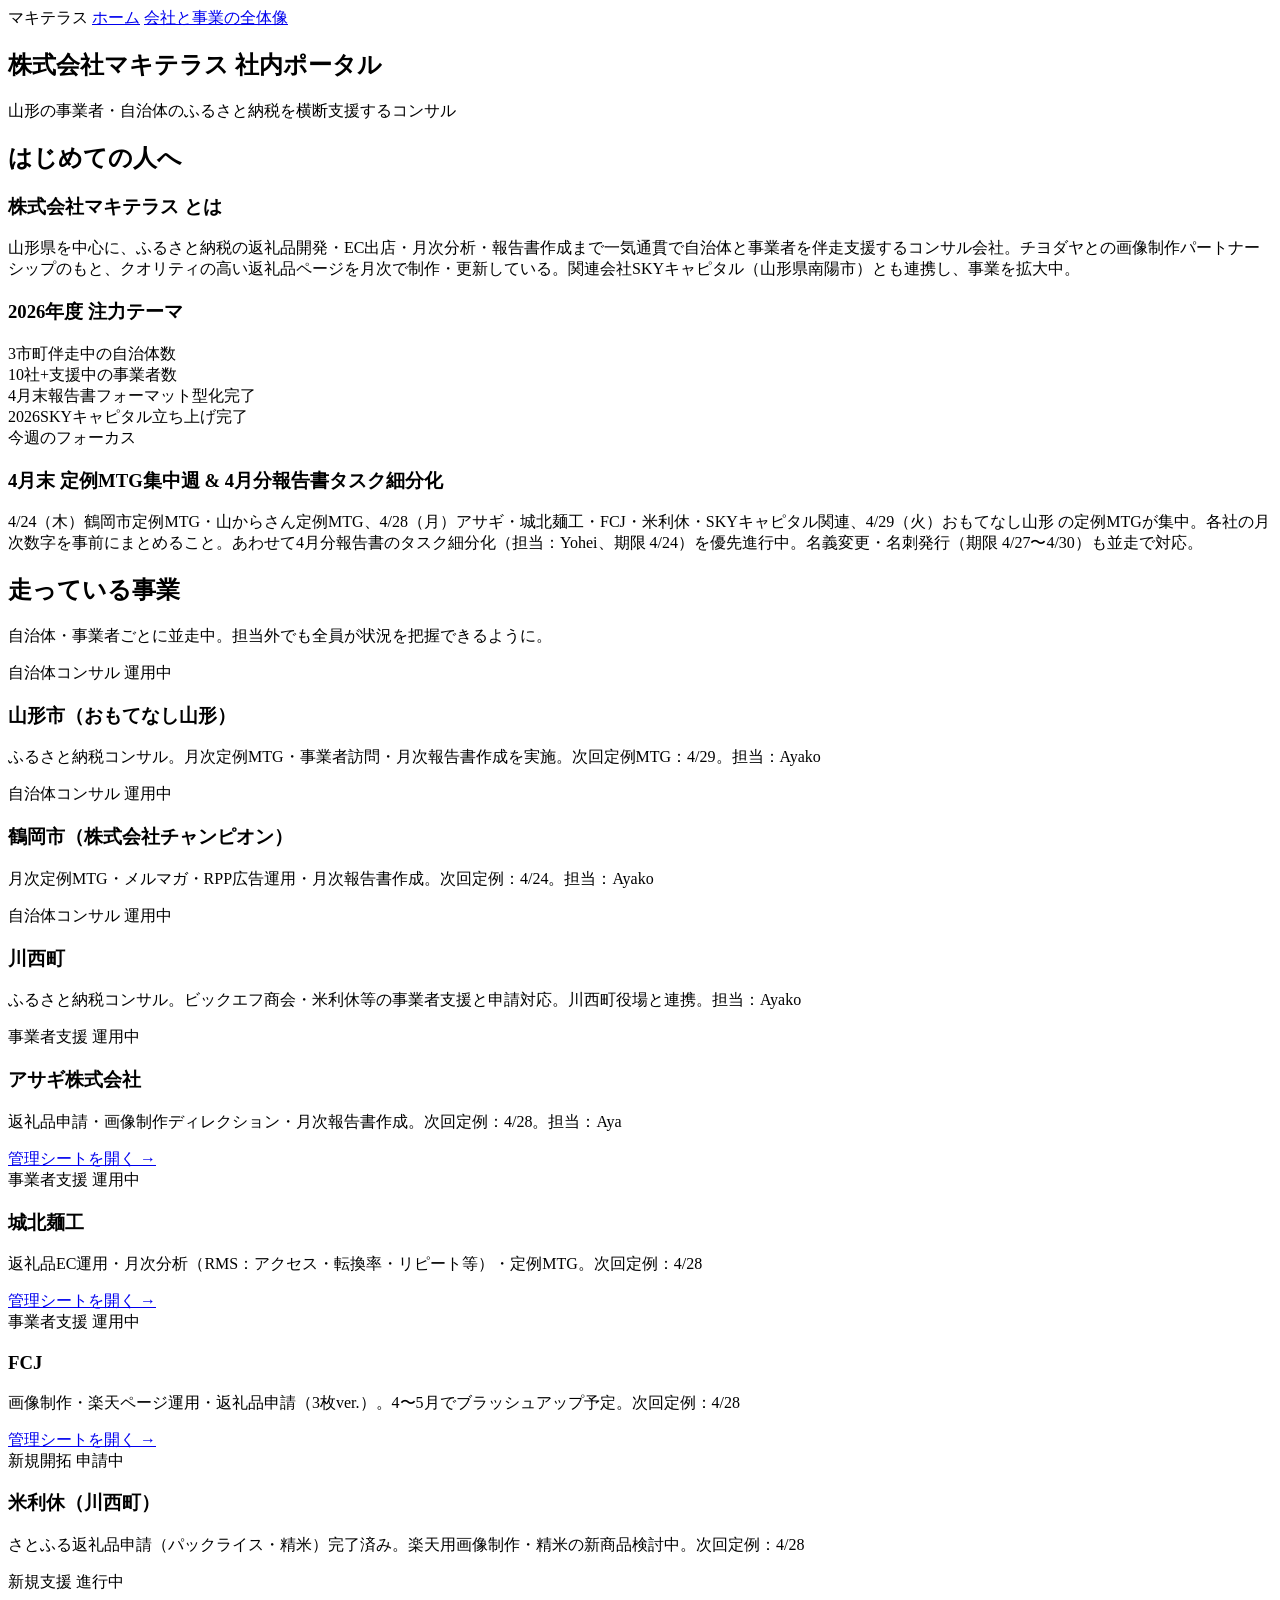
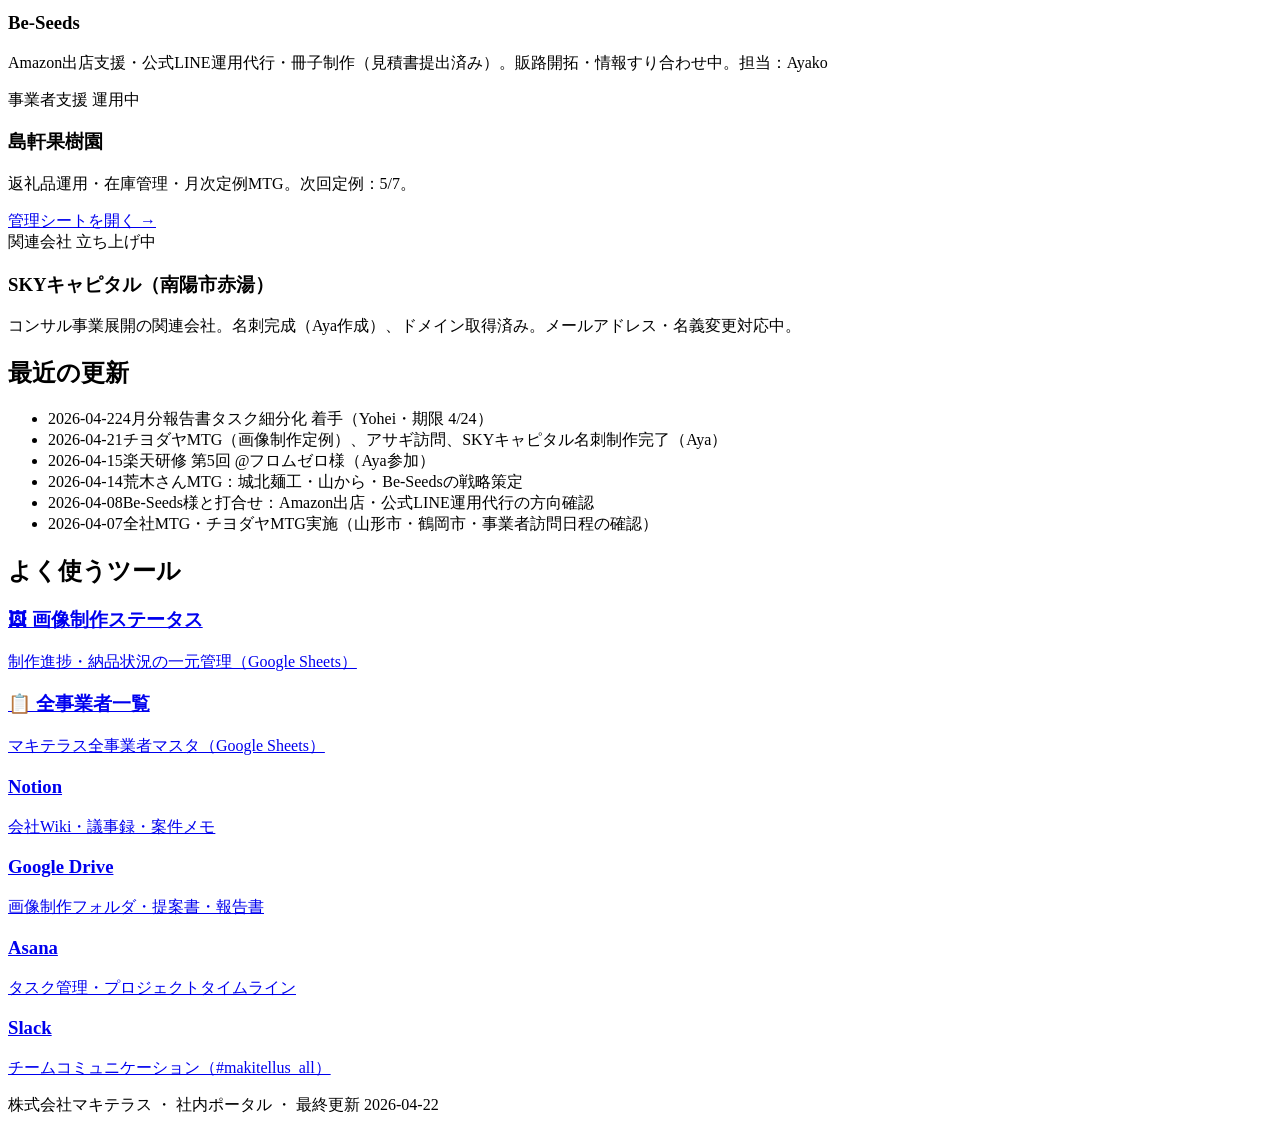
==== index.html @ 0aec6a7a "Create index.html" ====
<!doctype html>
<html lang="ja">
<head>
<meta charset="utf-8">
<meta name="viewport" content="width=device-width, initial-scale=1">
<title>株式会社マキテラス 社内ポータル</title>
<link rel="stylesheet" href="assets/portal-common.css">
</head>
<body>

<nav class="gnav">
  <span class="gnav-brand">マキテラス</span>
  <a href="index.html" class="active">ホーム</a>
  <a href="overview.html">会社と事業の全体像</a>
</nav>

<section class="hero">
  <h1>株式会社マキテラス 社内ポータル</h1>
  <p class="tagline">山形の事業者・自治体のふるさと納税を横断支援するコンサル</p>
  <div class="accent-bar"></div>
</section>

<div class="container">

  <!-- BEGIN:INTRO -->
  <h2>はじめての人へ</h2>
  <div class="card-grid">
    <div class="card">
      <h3>株式会社マキテラス とは</h3>
      <p>山形県を中心に、ふるさと納税の返礼品開発・EC出店・月次分析・報告書作成まで一気通貫で自治体と事業者を伴走支援するコンサル会社。チヨダヤとの画像制作パートナーシップのもと、クオリティの高い返礼品ページを月次で制作・更新している。関連会社SKYキャピタル（山形県南陽市）とも連携し、事業を拡大中。</p>
    </div>
    <div class="card">
      <h3>2026年度 注力テーマ</h3>
      <div class="goal-grid">
        <div class="goal"><span class="goal-num">3市町</span><span class="goal-label">伴走中の自治体数</span></div>
        <div class="goal"><span class="goal-num">10社+</span><span class="goal-label">支援中の事業者数</span></div>
        <div class="goal"><span class="goal-num">4月末</span><span class="goal-label">報告書フォーマット型化完了</span></div>
        <div class="goal"><span class="goal-num">2026</span><span class="goal-label">SKYキャピタル立ち上げ完了</span></div>
      </div>
    </div>
  </div>
  <!-- END:INTRO -->

  <!-- BEGIN:FOCUS -->
  <div class="focus-strip">
    <span class="focus-label">今週のフォーカス</span>
    <h3>4月末 定例MTG集中週 &amp; 4月分報告書タスク細分化</h3>
    <p>4/24（木）鶴岡市定例MTG・山からさん定例MTG、4/28（月）アサギ・城北麺工・FCJ・米利休・SKYキャピタル関連、4/29（火）おもてなし山形 の定例MTGが集中。各社の月次数字を事前にまとめること。あわせて4月分報告書のタスク細分化（担当：Yohei、期限 4/24）を優先進行中。名義変更・名刺発行（期限 4/27〜4/30）も並走で対応。</p>
  </div>
  <!-- END:FOCUS -->

  <!-- BEGIN:PROJECTS -->
  <h2>走っている事業</h2>
  <p>自治体・事業者ごとに並走中。担当外でも全員が状況を把握できるように。</p>
  <div class="card-grid">
    <div class="card"><span class="card-meta">自治体コンサル 運用中</span><h3>山形市（おもてなし山形）</h3><p>ふるさと納税コンサル。月次定例MTG・事業者訪問・月次報告書作成を実施。次回定例MTG：4/29。担当：Ayako</p></div>
    <div class="card"><span class="card-meta">自治体コンサル 運用中</span><h3>鶴岡市（株式会社チャンピオン）</h3><p>月次定例MTG・メルマガ・RPP広告運用・月次報告書作成。次回定例：4/24。担当：Ayako</p></div>
    <div class="card"><span class="card-meta">自治体コンサル 運用中</span><h3>川西町</h3><p>ふるさと納税コンサル。ビックエフ商会・米利休等の事業者支援と申請対応。川西町役場と連携。担当：Ayako</p></div>
    <div class="card"><span class="card-meta">事業者支援 運用中</span><h3>アサギ株式会社</h3><p>返礼品申請・画像制作ディレクション・月次報告書作成。次回定例：4/28。担当：Aya</p><a class="card-link-btn" href="https://docs.google.com/spreadsheets/d/10mavx3DaUcD02cHEOcBzxAcxLZyQA0ww7IRca5oj1Y4/edit?gid=2000998387#gid=2000998387" target="_blank" rel="noopener">管理シートを開く →</a></div>
    <div class="card"><span class="card-meta">事業者支援 運用中</span><h3>城北麺工</h3><p>返礼品EC運用・月次分析（RMS：アクセス・転換率・リピート等）・定例MTG。次回定例：4/28</p><a class="card-link-btn" href="https://docs.google.com/spreadsheets/d/1KD85eYEodvb6jphw0RZm_fnXybLCjGmL1l8JjNrgwAU/edit?gid=1558102651#gid=1558102651" target="_blank" rel="noopener">管理シートを開く →</a></div>
    <div class="card"><span class="card-meta">事業者支援 運用中</span><h3>FCJ</h3><p>画像制作・楽天ページ運用・返礼品申請（3枚ver.）。4〜5月でブラッシュアップ予定。次回定例：4/28</p><a class="card-link-btn" href="https://docs.google.com/spreadsheets/d/1vbBq8UPujm5OCYTwd8hGcjwb2gNF1BHaL2Tt4ySLYMg/edit?gid=1014566280#gid=1014566280" target="_blank" rel="noopener">管理シートを開く →</a></div>
    <div class="card"><span class="card-meta">新規開拓 申請中</span><h3>米利休（川西町）</h3><p>さとふる返礼品申請（パックライス・精米）完了済み。楽天用画像制作・精米の新商品検討中。次回定例：4/28</p></div>
    <div class="card"><span class="card-meta">新規支援 進行中</span><h3>Be-Seeds</h3><p>Amazon出店支援・公式LINE運用代行・冊子制作（見積書提出済み）。販路開拓・情報すり合わせ中。担当：Ayako</p></div>
    <div class="card"><span class="card-meta">事業者支援 運用中</span><h3>島軒果樹園</h3><p>返礼品運用・在庫管理・月次定例MTG。次回定例：5/7。</p><a class="card-link-btn" href="https://docs.google.com/spreadsheets/d/10kplnwS9Bw6XZ7gKh0pmCUpH8hs2Pt1DbkbyCq7GUwY/edit?gid=642768205#gid=642768205" target="_blank" rel="noopener">管理シートを開く →</a></div>
    <div class="card"><span class="card-meta">関連会社 立ち上げ中</span><h3>SKYキャピタル（南陽市赤湯）</h3><p>コンサル事業展開の関連会社。名刺完成（Aya作成）、ドメイン取得済み。メールアドレス・名義変更対応中。</p></div>
  </div>
  <!-- END:PROJECTS -->

  <!-- BEGIN:UPDATES -->
  <h2>最近の更新</h2>
  <ul class="updates">
    <li><span class="date">2026-04-22</span><span class="body">4月分報告書タスク細分化 着手（Yohei・期限 4/24）</span></li>
    <li><span class="date">2026-04-21</span><span class="body">チヨダヤMTG（画像制作定例）、アサギ訪問、SKYキャピタル名刺制作完了（Aya）</span></li>
    <li><span class="date">2026-04-15</span><span class="body">楽天研修 第5回 @フロムゼロ様（Aya参加）</span></li>
    <li><span class="date">2026-04-14</span><span class="body">荒木さんMTG：城北麺工・山から・Be-Seedsの戦略策定</span></li>
    <li><span class="date">2026-04-08</span><span class="body">Be-Seeds様と打合せ：Amazon出店・公式LINE運用代行の方向確認</span></li>
    <li><span class="date">2026-04-07</span><span class="body">全社MTG・チヨダヤMTG実施（山形市・鶴岡市・事業者訪問日程の確認）</span></li>
  </ul>
  <!-- END:UPDATES -->

  <!-- BEGIN:LINKS -->
  <h2>よく使うツール</h2>
  <div class="card-grid">
    <a class="card link-card" href="https://docs.google.com/spreadsheets/d/1DBxsaYyejmJk2zFh6ksX2I6Gp9BxXzbgNgvJpo_lVgA/edit?gid=1484421104#gid=1484421104" target="_blank" rel="noopener"><div><h3>🖼 画像制作ステータス</h3><p>制作進捗・納品状況の一元管理（Google Sheets）</p></div></a>
    <a class="card link-card" href="https://docs.google.com/spreadsheets/d/1jehpi_uwHHkMLg6TM4g3e2CfseARkUtzowwWFKgsYDQ/edit?pli=1&gid=1348246619#gid=1348246619" target="_blank" rel="noopener"><div><h3>📋 全事業者一覧</h3><p>マキテラス全事業者マスタ（Google Sheets）</p></div></a>
    <a class="card link-card" href="https://www.notion.so/21effd10b5168062a484dcf6375f03c7" target="_blank" rel="noopener"><div><h3>Notion</h3><p>会社Wiki・議事録・案件メモ</p></div></a>
    <a class="card link-card" href="https://drive.google.com/drive/folders/1qUYy63izclnR0duvxQ46uBBg5cOI-EH-" target="_blank" rel="noopener"><div><h3>Google Drive</h3><p>画像制作フォルダ・提案書・報告書</p></div></a>
    <a class="card link-card" href="https://app.asana.com/1/1213451592237064/project/1213478069900396/timeline/1213478075128218" target="_blank" rel="noopener"><div><h3>Asana</h3><p>タスク管理・プロジェクトタイムライン</p></div></a>
    <a class="card link-card" href="https://makitellus.slack.com/archives/C0AQJ3BCGSV" target="_blank" rel="noopener"><div><h3>Slack</h3><p>チームコミュニケーション（#makitellus_all）</p></div></a>
  </div>
  <!-- END:LINKS -->

</div>

<footer class="site-footer">
  株式会社マキテラス ・ 社内ポータル ・ 最終更新 2026-04-22
</footer>

</body>
</html>
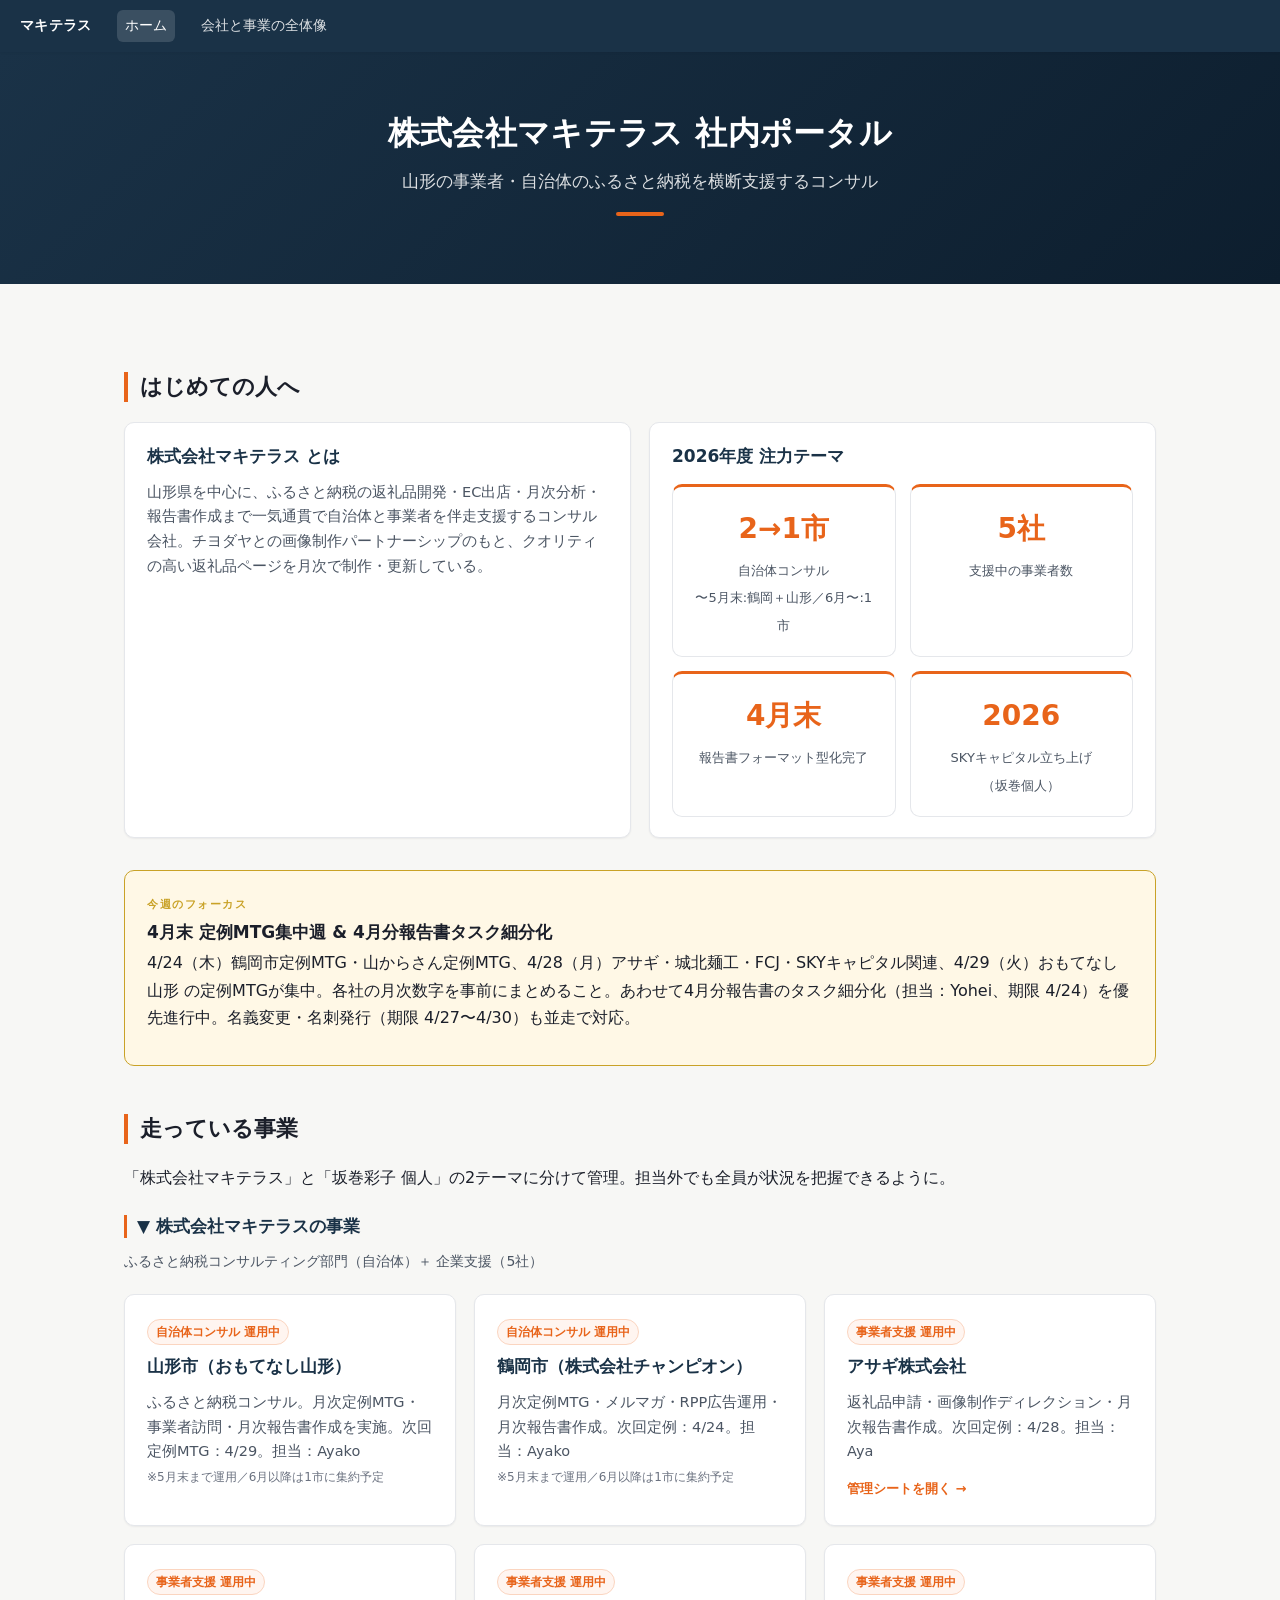
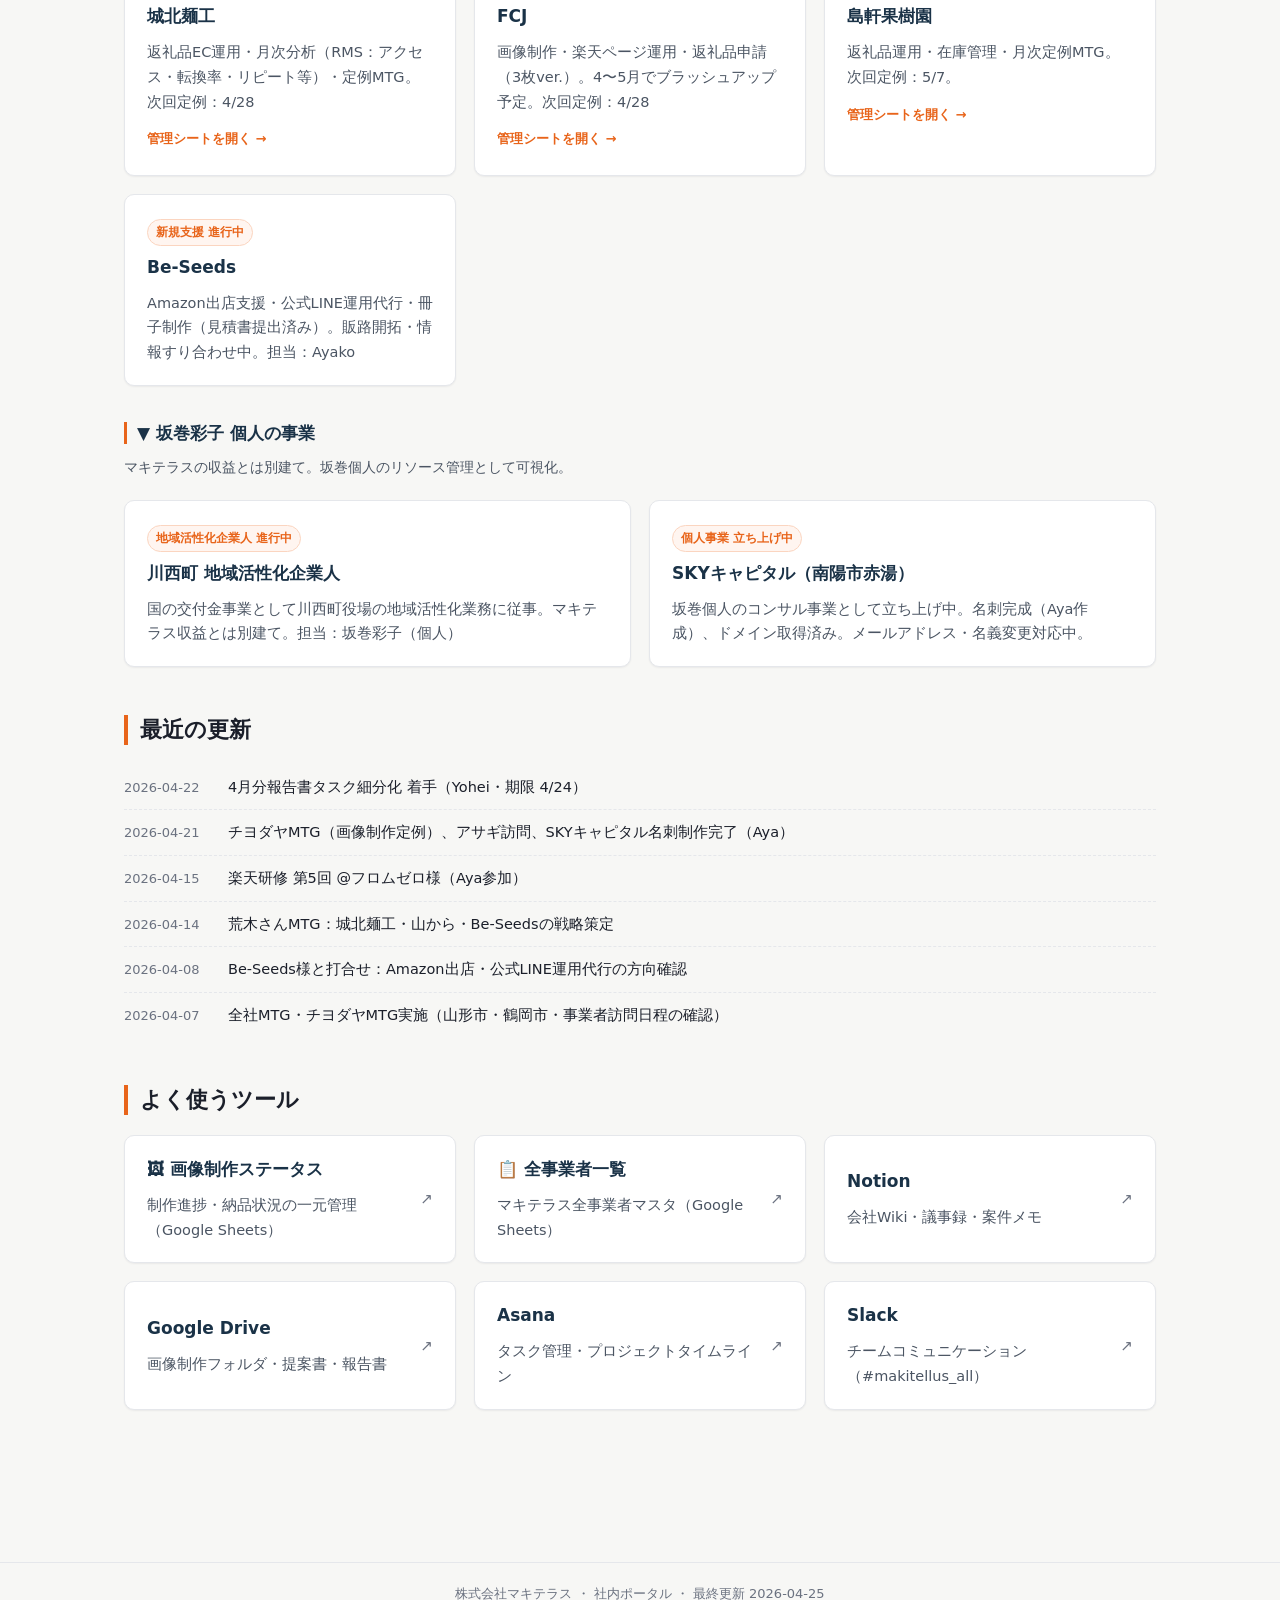
==== commit d124ee9b: "Update index.html" ====
--- a/index.html
+++ b/index.html
@@ -27,15 +27,15 @@
   <div class="card-grid">
     <div class="card">
       <h3>株式会社マキテラス とは</h3>
-      <p>山形県を中心に、ふるさと納税の返礼品開発・EC出店・月次分析・報告書作成まで一気通貫で自治体と事業者を伴走支援するコンサル会社。チヨダヤとの画像制作パートナーシップのもと、クオリティの高い返礼品ページを月次で制作・更新している。関連会社SKYキャピタル（山形県南陽市）とも連携し、事業を拡大中。</p>
+      <p>山形県を中心に、ふるさと納税の返礼品開発・EC出店・月次分析・報告書作成まで一気通貫で自治体と事業者を伴走支援するコンサル会社。チヨダヤとの画像制作パートナーシップのもと、クオリティの高い返礼品ページを月次で制作・更新している。</p>
     </div>
     <div class="card">
       <h3>2026年度 注力テーマ</h3>
       <div class="goal-grid">
-        <div class="goal"><span class="goal-num">3市町</span><span class="goal-label">伴走中の自治体数</span></div>
-        <div class="goal"><span class="goal-num">10社+</span><span class="goal-label">支援中の事業者数</span></div>
+        <div class="goal"><span class="goal-num">2→1市</span><span class="goal-label">自治体コンサル<br>〜5月末:鶴岡＋山形／6月〜:1市</span></div>
+        <div class="goal"><span class="goal-num">5社</span><span class="goal-label">支援中の事業者数</span></div>
         <div class="goal"><span class="goal-num">4月末</span><span class="goal-label">報告書フォーマット型化完了</span></div>
-        <div class="goal"><span class="goal-num">2026</span><span class="goal-label">SKYキャピタル立ち上げ完了</span></div>
+        <div class="goal"><span class="goal-num">2026</span><span class="goal-label">SKYキャピタル立ち上げ<br>（坂巻個人）</span></div>
       </div>
     </div>
   </div>
@@ -45,24 +45,31 @@
   <div class="focus-strip">
     <span class="focus-label">今週のフォーカス</span>
     <h3>4月末 定例MTG集中週 &amp; 4月分報告書タスク細分化</h3>
-    <p>4/24（木）鶴岡市定例MTG・山からさん定例MTG、4/28（月）アサギ・城北麺工・FCJ・米利休・SKYキャピタル関連、4/29（火）おもてなし山形 の定例MTGが集中。各社の月次数字を事前にまとめること。あわせて4月分報告書のタスク細分化（担当：Yohei、期限 4/24）を優先進行中。名義変更・名刺発行（期限 4/27〜4/30）も並走で対応。</p>
+    <p>4/24（木）鶴岡市定例MTG・山からさん定例MTG、4/28（月）アサギ・城北麺工・FCJ・SKYキャピタル関連、4/29（火）おもてなし山形 の定例MTGが集中。各社の月次数字を事前にまとめること。あわせて4月分報告書のタスク細分化（担当：Yohei、期限 4/24）を優先進行中。名義変更・名刺発行（期限 4/27〜4/30）も並走で対応。</p>
   </div>
   <!-- END:FOCUS -->
 
   <!-- BEGIN:PROJECTS -->
   <h2>走っている事業</h2>
-  <p>自治体・事業者ごとに並走中。担当外でも全員が状況を把握できるように。</p>
+  <p>「株式会社マキテラス」と「坂巻彩子 個人」の2テーマに分けて管理。担当外でも全員が状況を把握できるように。</p>
+
+  <h3 style="margin-top:24px; color:var(--primary); border-left:3px solid var(--accent); padding-left:10px;">▼ 株式会社マキテラスの事業</h3>
+  <p style="font-size:14px; color:var(--ink-soft); margin:0 0 8px;">ふるさと納税コンサルティング部門（自治体）＋ 企業支援（5社）</p>
   <div class="card-grid">
-    <div class="card"><span class="card-meta">自治体コンサル 運用中</span><h3>山形市（おもてなし山形）</h3><p>ふるさと納税コンサル。月次定例MTG・事業者訪問・月次報告書作成を実施。次回定例MTG：4/29。担当：Ayako</p></div>
-    <div class="card"><span class="card-meta">自治体コンサル 運用中</span><h3>鶴岡市（株式会社チャンピオン）</h3><p>月次定例MTG・メルマガ・RPP広告運用・月次報告書作成。次回定例：4/24。担当：Ayako</p></div>
-    <div class="card"><span class="card-meta">自治体コンサル 運用中</span><h3>川西町</h3><p>ふるさと納税コンサル。ビックエフ商会・米利休等の事業者支援と申請対応。川西町役場と連携。担当：Ayako</p></div>
+    <div class="card"><span class="card-meta">自治体コンサル 運用中</span><h3>山形市（おもてなし山形）</h3><p>ふるさと納税コンサル。月次定例MTG・事業者訪問・月次報告書作成を実施。次回定例MTG：4/29。担当：Ayako<br><span style="color:var(--muted); font-size:12px;">※5月末まで運用／6月以降は1市に集約予定</span></p></div>
+    <div class="card"><span class="card-meta">自治体コンサル 運用中</span><h3>鶴岡市（株式会社チャンピオン）</h3><p>月次定例MTG・メルマガ・RPP広告運用・月次報告書作成。次回定例：4/24。担当：Ayako<br><span style="color:var(--muted); font-size:12px;">※5月末まで運用／6月以降は1市に集約予定</span></p></div>
     <div class="card"><span class="card-meta">事業者支援 運用中</span><h3>アサギ株式会社</h3><p>返礼品申請・画像制作ディレクション・月次報告書作成。次回定例：4/28。担当：Aya</p><a class="card-link-btn" href="https://docs.google.com/spreadsheets/d/10mavx3DaUcD02cHEOcBzxAcxLZyQA0ww7IRca5oj1Y4/edit?gid=2000998387#gid=2000998387" target="_blank" rel="noopener">管理シートを開く →</a></div>
     <div class="card"><span class="card-meta">事業者支援 運用中</span><h3>城北麺工</h3><p>返礼品EC運用・月次分析（RMS：アクセス・転換率・リピート等）・定例MTG。次回定例：4/28</p><a class="card-link-btn" href="https://docs.google.com/spreadsheets/d/1KD85eYEodvb6jphw0RZm_fnXybLCjGmL1l8JjNrgwAU/edit?gid=1558102651#gid=1558102651" target="_blank" rel="noopener">管理シートを開く →</a></div>
     <div class="card"><span class="card-meta">事業者支援 運用中</span><h3>FCJ</h3><p>画像制作・楽天ページ運用・返礼品申請（3枚ver.）。4〜5月でブラッシュアップ予定。次回定例：4/28</p><a class="card-link-btn" href="https://docs.google.com/spreadsheets/d/1vbBq8UPujm5OCYTwd8hGcjwb2gNF1BHaL2Tt4ySLYMg/edit?gid=1014566280#gid=1014566280" target="_blank" rel="noopener">管理シートを開く →</a></div>
-    <div class="card"><span class="card-meta">新規開拓 申請中</span><h3>米利休（川西町）</h3><p>さとふる返礼品申請（パックライス・精米）完了済み。楽天用画像制作・精米の新商品検討中。次回定例：4/28</p></div>
+    <div class="card"><span class="card-meta">事業者支援 運用中</span><h3>島軒果樹園</h3><p>返礼品運用・在庫管理・月次定例MTG。次回定例：5/7。</p><a class="card-link-btn" href="https://docs.google.com/spreadsheets/d/10kplnwS9Bw6XZ7gKh0pmCUpH8hs2Pt1DbkbyCq7GUwY/edit?gid=642768205#gid=642768205" target="_blank" rel="noopener">管理シートを開く →</a></div>
     <div class="card"><span class="card-meta">新規支援 進行中</span><h3>Be-Seeds</h3><p>Amazon出店支援・公式LINE運用代行・冊子制作（見積書提出済み）。販路開拓・情報すり合わせ中。担当：Ayako</p></div>
-    <div class="card"><span class="card-meta">事業者支援 運用中</span><h3>島軒果樹園</h3><p>返礼品運用・在庫管理・月次定例MTG。次回定例：5/7。</p><a class="card-link-btn" href="https://docs.google.com/spreadsheets/d/10kplnwS9Bw6XZ7gKh0pmCUpH8hs2Pt1DbkbyCq7GUwY/edit?gid=642768205#gid=642768205" target="_blank" rel="noopener">管理シートを開く →</a></div>
-    <div class="card"><span class="card-meta">関連会社 立ち上げ中</span><h3>SKYキャピタル（南陽市赤湯）</h3><p>コンサル事業展開の関連会社。名刺完成（Aya作成）、ドメイン取得済み。メールアドレス・名義変更対応中。</p></div>
+  </div>
+
+  <h3 style="margin-top:36px; color:var(--primary); border-left:3px solid var(--accent); padding-left:10px;">▼ 坂巻彩子 個人の事業</h3>
+  <p style="font-size:14px; color:var(--ink-soft); margin:0 0 8px;">マキテラスの収益とは別建て。坂巻個人のリソース管理として可視化。</p>
+  <div class="card-grid">
+    <div class="card"><span class="card-meta">地域活性化企業人 進行中</span><h3>川西町 地域活性化企業人</h3><p>国の交付金事業として川西町役場の地域活性化業務に従事。マキテラス収益とは別建て。担当：坂巻彩子（個人）</p></div>
+    <div class="card"><span class="card-meta">個人事業 立ち上げ中</span><h3>SKYキャピタル（南陽市赤湯）</h3><p>坂巻個人のコンサル事業として立ち上げ中。名刺完成（Aya作成）、ドメイン取得済み。メールアドレス・名義変更対応中。</p></div>
   </div>
   <!-- END:PROJECTS -->
 
@@ -93,7 +100,7 @@
 </div>
 
 <footer class="site-footer">
-  株式会社マキテラス ・ 社内ポータル ・ 最終更新 2026-04-22
+  株式会社マキテラス ・ 社内ポータル ・ 最終更新 2026-04-25
 </footer>
 
 </body>
--- a/assets/portal-common.css
+++ b/assets/portal-common.css
@@ -0,0 +1,119 @@
+/* company-portal-generator :: 共通スタイル
+   株式会社マキテラス 社内ポータル
+   -------------------------------------------------- */
+
+:root {
+  --primary: #1A3247;
+  --primary-ink: #ffffff;
+  --accent: #E8641A;
+  --ink: #1b1f2a;
+  --ink-soft: #4b5563;
+  --muted: #6b7280;
+  --line: #e5e7eb;
+  --bg: #f7f7f5;
+  --card: #ffffff;
+  --tldr-bg: #fff5f0;
+  --tldr-border: #E8641A;
+  --focus-bg: #fff8e6;
+  --focus-border: #c9a227;
+  --nav-bg: var(--primary);
+  --radius: 10px;
+  --shadow-sm: 0 1px 2px rgba(15, 23, 42, 0.06);
+  --shadow-md: 0 6px 20px rgba(15, 23, 42, 0.08);
+}
+
+* { box-sizing: border-box; }
+
+body {
+  margin: 0;
+  font-family: system-ui, -apple-system, "Segoe UI", "Hiragino Sans", "Noto Sans JP", sans-serif;
+  color: var(--ink);
+  background: var(--bg);
+  line-height: 1.7;
+}
+
+a { color: var(--accent); text-decoration: none; }
+a:hover { text-decoration: underline; }
+
+.gnav {
+  position: sticky;
+  top: 0;
+  z-index: 50;
+  background: var(--nav-bg);
+  color: var(--primary-ink);
+  padding: 10px 20px;
+  display: flex;
+  gap: 18px;
+  align-items: center;
+  box-shadow: var(--shadow-sm);
+  font-size: 14px;
+}
+.gnav .gnav-brand { font-weight: 700; letter-spacing: 0.02em; margin-right: 8px; }
+.gnav a { color: var(--primary-ink); opacity: 0.85; padding: 4px 8px; border-radius: 6px; transition: background 0.12s ease, opacity 0.12s ease; }
+.gnav a:hover { opacity: 1; background: rgba(255,255,255,0.08); text-decoration: none; }
+.gnav a.active { background: rgba(255,255,255,0.14); opacity: 1; }
+
+.container { max-width: 1080px; margin: 0 auto; padding: 40px 24px 80px; }
+
+h1, h2, h3, h4 { color: var(--ink); line-height: 1.35; margin-top: 0; }
+h1 { font-size: 32px; letter-spacing: 0.01em; }
+h2 { font-size: 22px; border-left: 4px solid var(--accent); padding-left: 12px; margin: 48px 0 20px; }
+h3 { font-size: 17px; margin: 28px 0 12px; }
+p { margin: 0 0 1em; }
+
+.hero { background: linear-gradient(135deg, var(--primary), #0d1e2e); color: var(--primary-ink); padding: 60px 24px; text-align: center; }
+.hero h1 { color: var(--primary-ink); margin: 0 0 12px; }
+.hero .tagline { color: rgba(255,255,255,0.85); margin: 0; font-size: 17px; }
+.hero .accent-bar { display: inline-block; width: 48px; height: 4px; background: var(--accent); border-radius: 2px; margin: 16px 0 0; }
+
+.tldr { background: var(--tldr-bg); border-left: 4px solid var(--tldr-border); padding: 16px 20px; border-radius: 6px; margin: 24px 0 32px; font-size: 15px; }
+.tldr strong { color: var(--accent); }
+
+.card-grid { display: grid; grid-template-columns: repeat(auto-fit, minmax(260px, 1fr)); gap: 18px; margin: 20px 0 32px; }
+.card { background: var(--card); border: 1px solid var(--line); border-radius: var(--radius); padding: 22px 22px 20px; box-shadow: var(--shadow-sm); transition: transform 0.12s ease, box-shadow 0.12s ease; }
+.card:hover { transform: translateY(-2px); box-shadow: var(--shadow-md); }
+.card h3 { margin-top: 0; color: var(--primary); }
+.card p { color: var(--ink-soft); font-size: 14.5px; margin-bottom: 0; }
+.card .card-meta { display: inline-block; font-size: 12px; padding: 2px 8px; border-radius: 999px; background: #fff5f0; color: var(--accent); margin-bottom: 10px; font-weight: 600; border: 1px solid #fbd5c0; }
+
+.goal-grid { display: grid; grid-template-columns: repeat(auto-fit, minmax(180px, 1fr)); gap: 14px; margin: 16px 0 0; }
+.goal { background: var(--card); border: 1px solid var(--line); border-radius: var(--radius); border-top: 3px solid var(--accent); padding: 18px; text-align: center; }
+.goal .goal-num { font-size: 28px; font-weight: 700; color: var(--accent); display: block; margin-bottom: 4px; }
+.goal .goal-label { font-size: 13px; color: var(--ink-soft); }
+
+.focus-strip { background: var(--focus-bg); border: 1px solid var(--focus-border); border-radius: var(--radius); padding: 18px 22px; margin: 24px 0; }
+.focus-strip .focus-label { display: inline-block; font-size: 11px; letter-spacing: 0.14em; font-weight: 700; color: var(--focus-border); margin-bottom: 6px; }
+.focus-strip h3 { margin: 0 0 6px; font-size: 17px; color: var(--ink); }
+
+.updates { list-style: none; padding: 0; margin: 10px 0 0; }
+.updates li { padding: 10px 0; border-bottom: 1px dashed var(--line); display: flex; gap: 14px; align-items: baseline; }
+.updates li:last-child { border-bottom: none; }
+.updates .date { flex: 0 0 90px; font-size: 13px; color: var(--muted); font-variant-numeric: tabular-nums; }
+.updates .body { font-size: 14.5px; color: var(--ink); }
+
+.roadmap { display: grid; grid-template-columns: repeat(auto-fit, minmax(150px, 1fr)); gap: 12px; margin: 20px 0; }
+.roadmap .step { background: var(--card); border: 1px solid var(--line); border-top: 3px solid var(--accent); border-radius: var(--radius); padding: 14px; font-size: 14px; }
+.roadmap .step .yr { font-weight: 700; color: var(--primary); display: block; margin-bottom: 4px; }
+
+.stake-table { width: 100%; border-collapse: collapse; margin: 16px 0; background: var(--card); border: 1px solid var(--line); border-radius: var(--radius); overflow: hidden; }
+.stake-table th, .stake-table td { padding: 10px 14px; text-align: left; border-bottom: 1px solid var(--line); font-size: 14px; }
+.stake-table th { background: var(--bg); font-weight: 600; color: var(--ink-soft); }
+.stake-table tr:last-child td { border-bottom: none; }
+
+.crumb { font-size: 13px; color: var(--muted); margin-bottom: 12px; }
+.crumb a { color: var(--muted); }
+
+.card-link-btn { display: inline-block; margin-top: 10px; font-size: 13px; color: var(--accent); font-weight: 600; padding: 4px 0; border-bottom: 1px solid transparent; transition: border-color 0.12s ease; }
+.card-link-btn:hover { border-bottom-color: var(--accent); text-decoration: none; }
+
+.link-card { display: flex; align-items: center; justify-content: space-between; gap: 12px; }
+.link-card::after { content: "↗"; color: var(--muted); font-size: 15px; }
+
+.site-footer { border-top: 1px solid var(--line); padding: 20px 0; margin-top: 40px; text-align: center; font-size: 13px; color: var(--muted); }
+
+@media (max-width: 640px) {
+  .gnav { gap: 8px; flex-wrap: wrap; font-size: 13px; padding: 8px 14px; }
+  .container { padding: 28px 16px 60px; }
+  h1 { font-size: 26px; }
+  .hero { padding: 42px 18px; }
+}
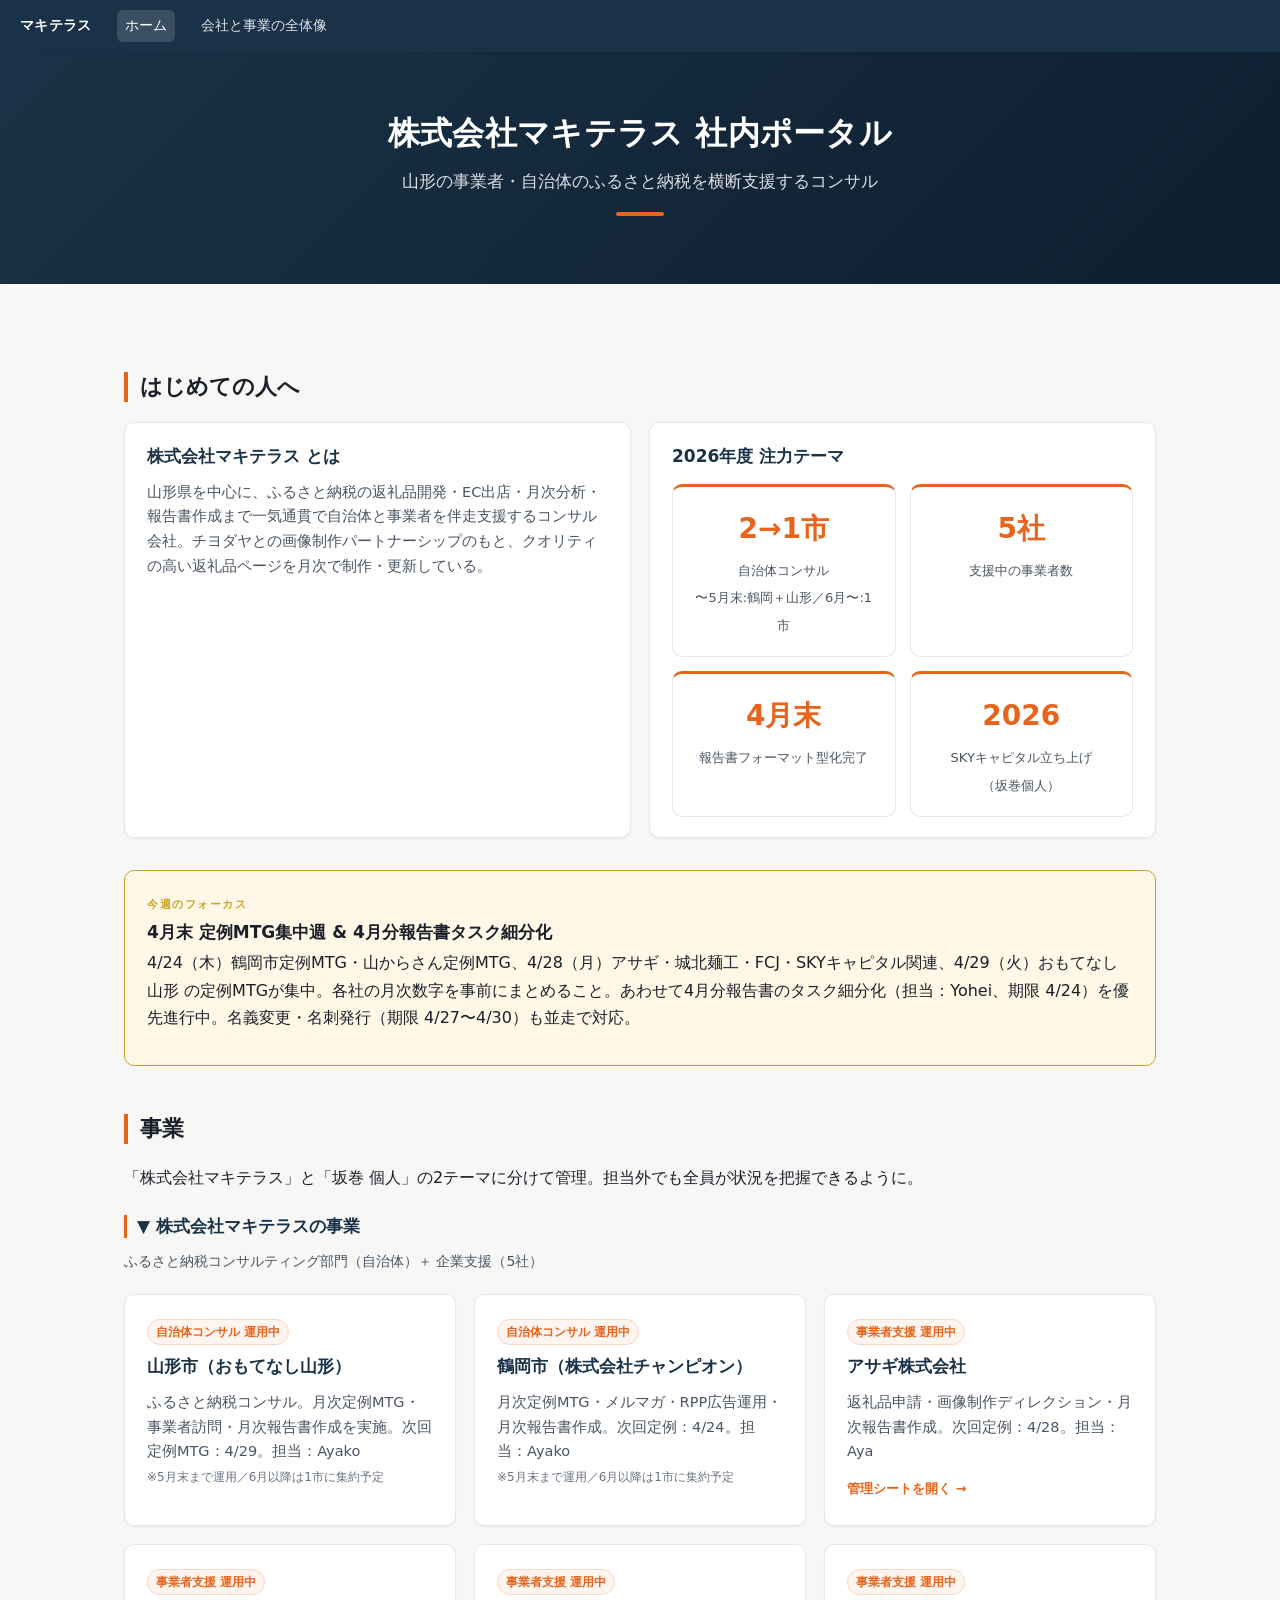
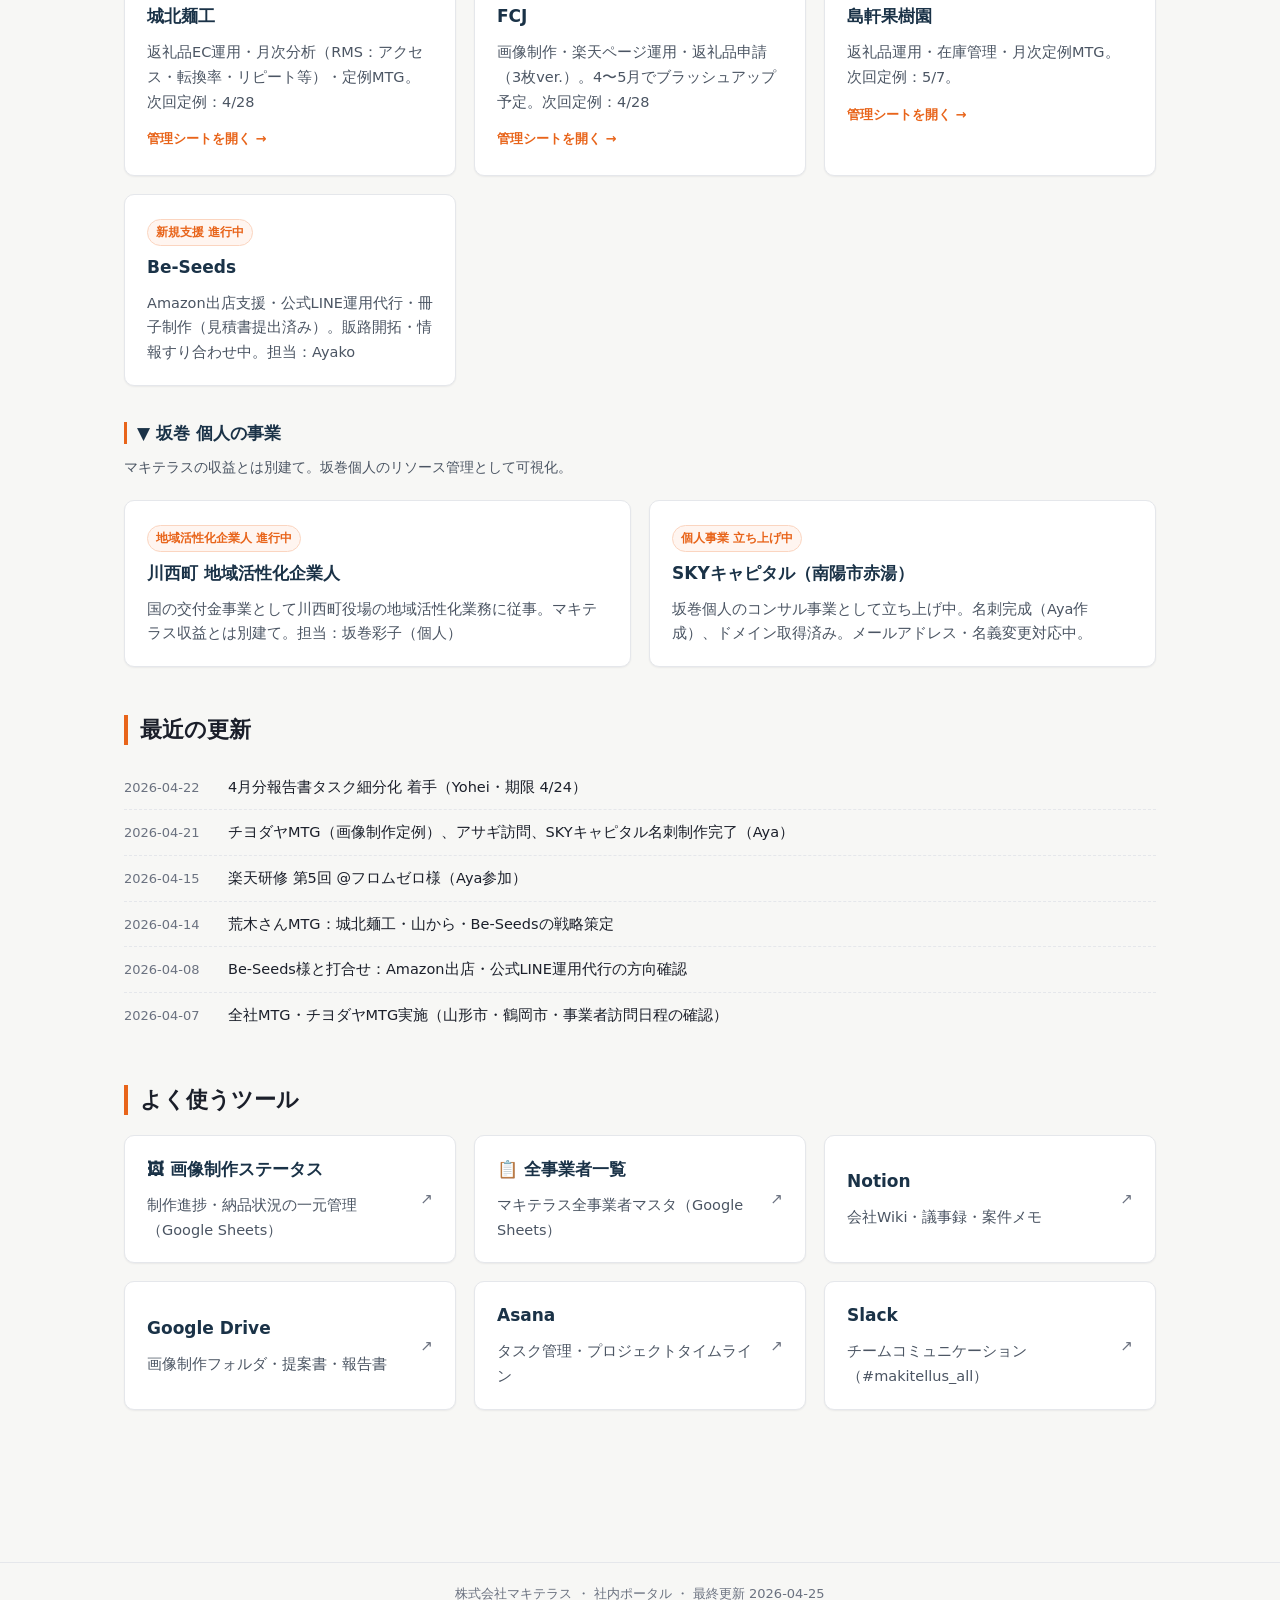
==== commit 75503122: "Update index.html" ====
--- a/index.html
+++ b/index.html
@@ -50,8 +50,8 @@
   <!-- END:FOCUS -->
 
   <!-- BEGIN:PROJECTS -->
-  <h2>走っている事業</h2>
-  <p>「株式会社マキテラス」と「坂巻彩子 個人」の2テーマに分けて管理。担当外でも全員が状況を把握できるように。</p>
+  <h2>事業</h2>
+  <p>「株式会社マキテラス」と「坂巻 個人」の2テーマに分けて管理。担当外でも全員が状況を把握できるように。</p>
 
   <h3 style="margin-top:24px; color:var(--primary); border-left:3px solid var(--accent); padding-left:10px;">▼ 株式会社マキテラスの事業</h3>
   <p style="font-size:14px; color:var(--ink-soft); margin:0 0 8px;">ふるさと納税コンサルティング部門（自治体）＋ 企業支援（5社）</p>
@@ -65,7 +65,7 @@
     <div class="card"><span class="card-meta">新規支援 進行中</span><h3>Be-Seeds</h3><p>Amazon出店支援・公式LINE運用代行・冊子制作（見積書提出済み）。販路開拓・情報すり合わせ中。担当：Ayako</p></div>
   </div>
 
-  <h3 style="margin-top:36px; color:var(--primary); border-left:3px solid var(--accent); padding-left:10px;">▼ 坂巻彩子 個人の事業</h3>
+  <h3 style="margin-top:36px; color:var(--primary); border-left:3px solid var(--accent); padding-left:10px;">▼ 坂巻 個人の事業</h3>
   <p style="font-size:14px; color:var(--ink-soft); margin:0 0 8px;">マキテラスの収益とは別建て。坂巻個人のリソース管理として可視化。</p>
   <div class="card-grid">
     <div class="card"><span class="card-meta">地域活性化企業人 進行中</span><h3>川西町 地域活性化企業人</h3><p>国の交付金事業として川西町役場の地域活性化業務に従事。マキテラス収益とは別建て。担当：坂巻彩子（個人）</p></div>
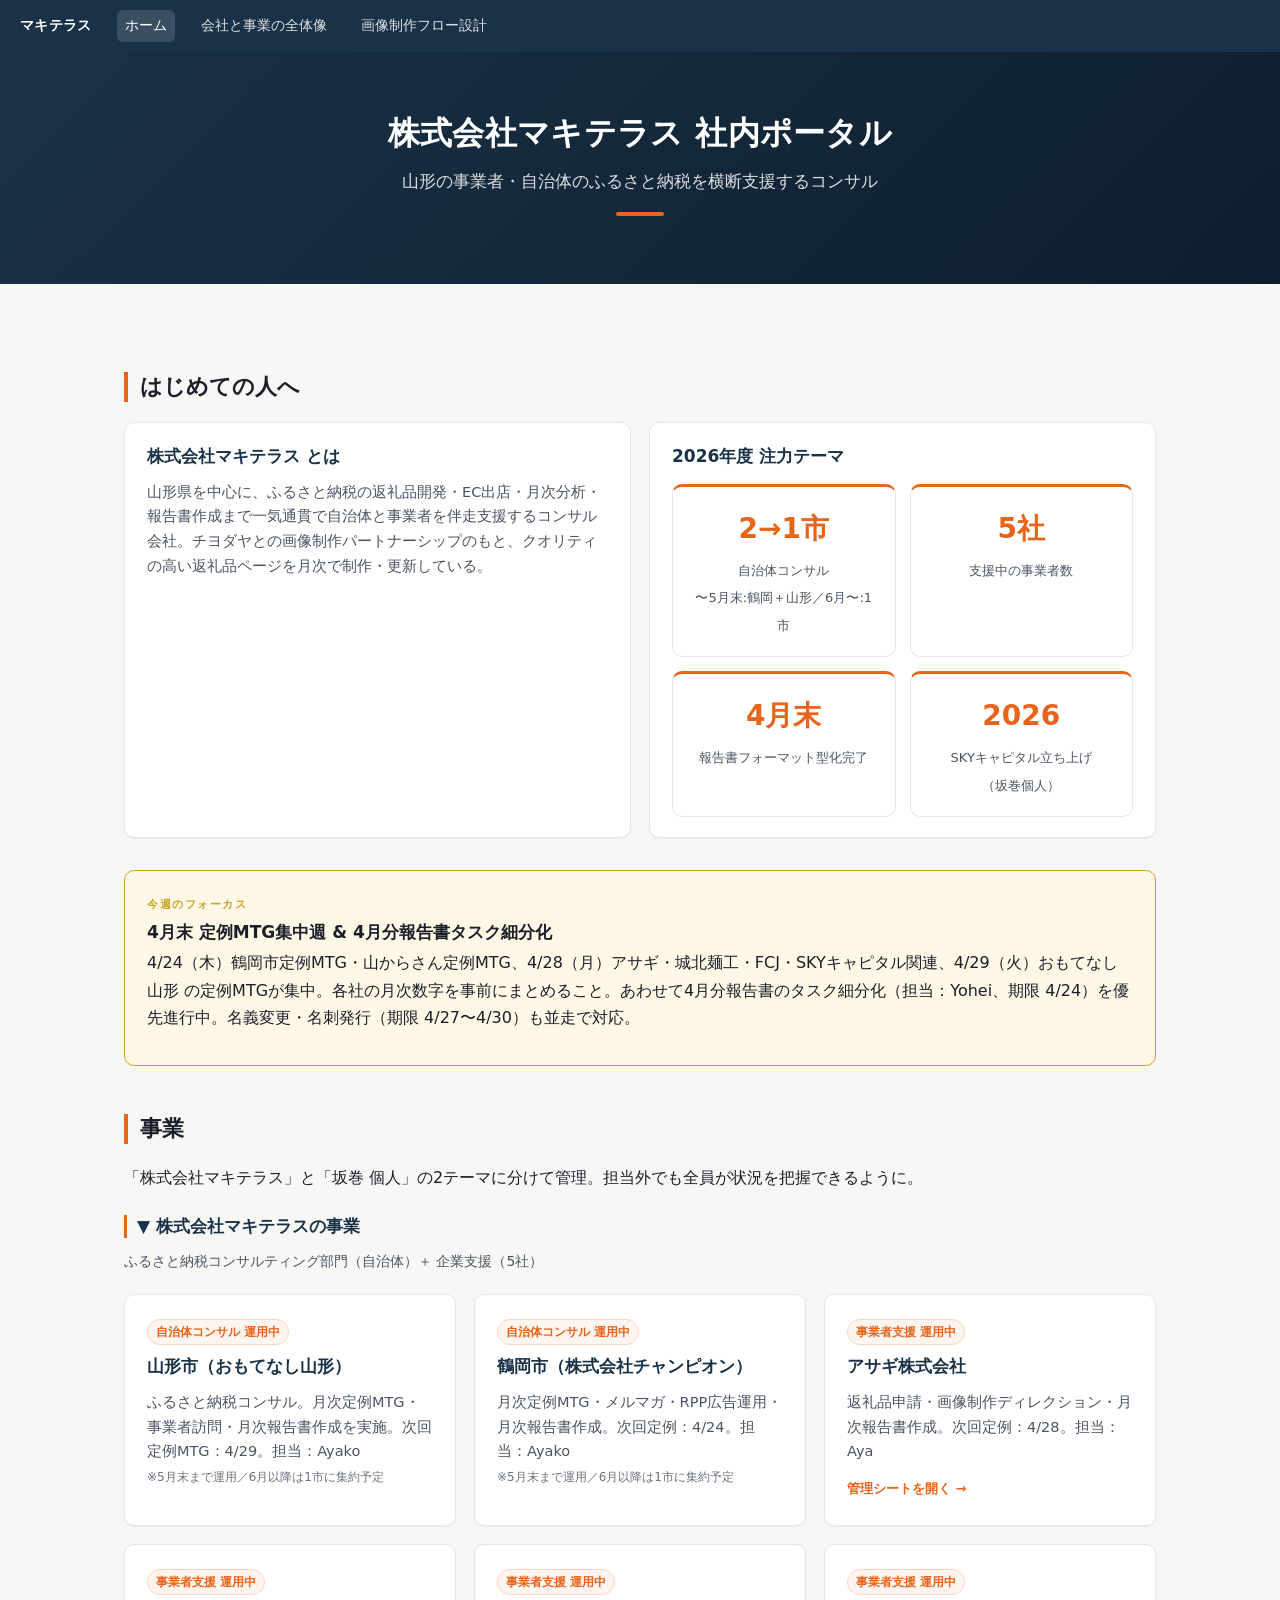
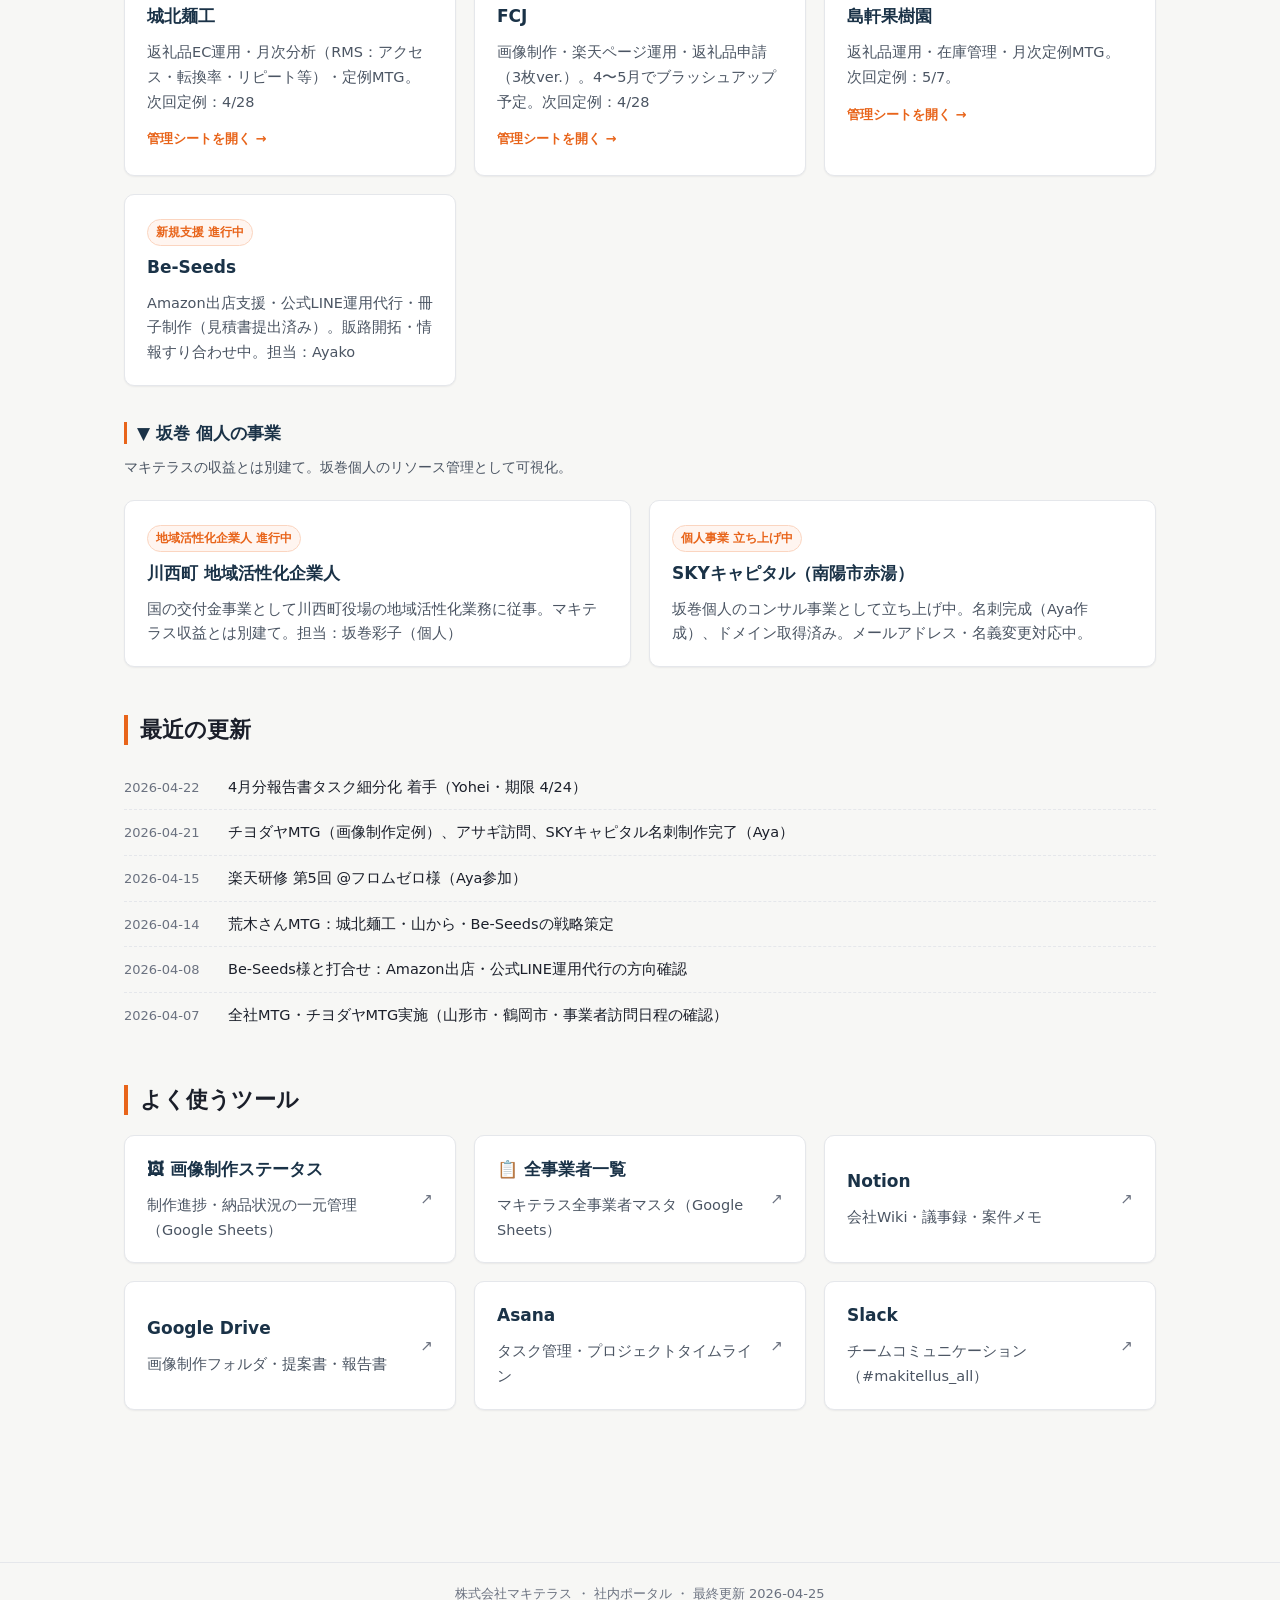
==== commit 645f631d: "Update index.html" ====
--- a/index.html
+++ b/index.html
@@ -12,6 +12,7 @@
   <span class="gnav-brand">マキテラス</span>
   <a href="index.html" class="active">ホーム</a>
   <a href="overview.html">会社と事業の全体像</a>
+  <a href="image-workflow.html">画像制作フロー設計</a>
 </nav>
 
 <section class="hero">
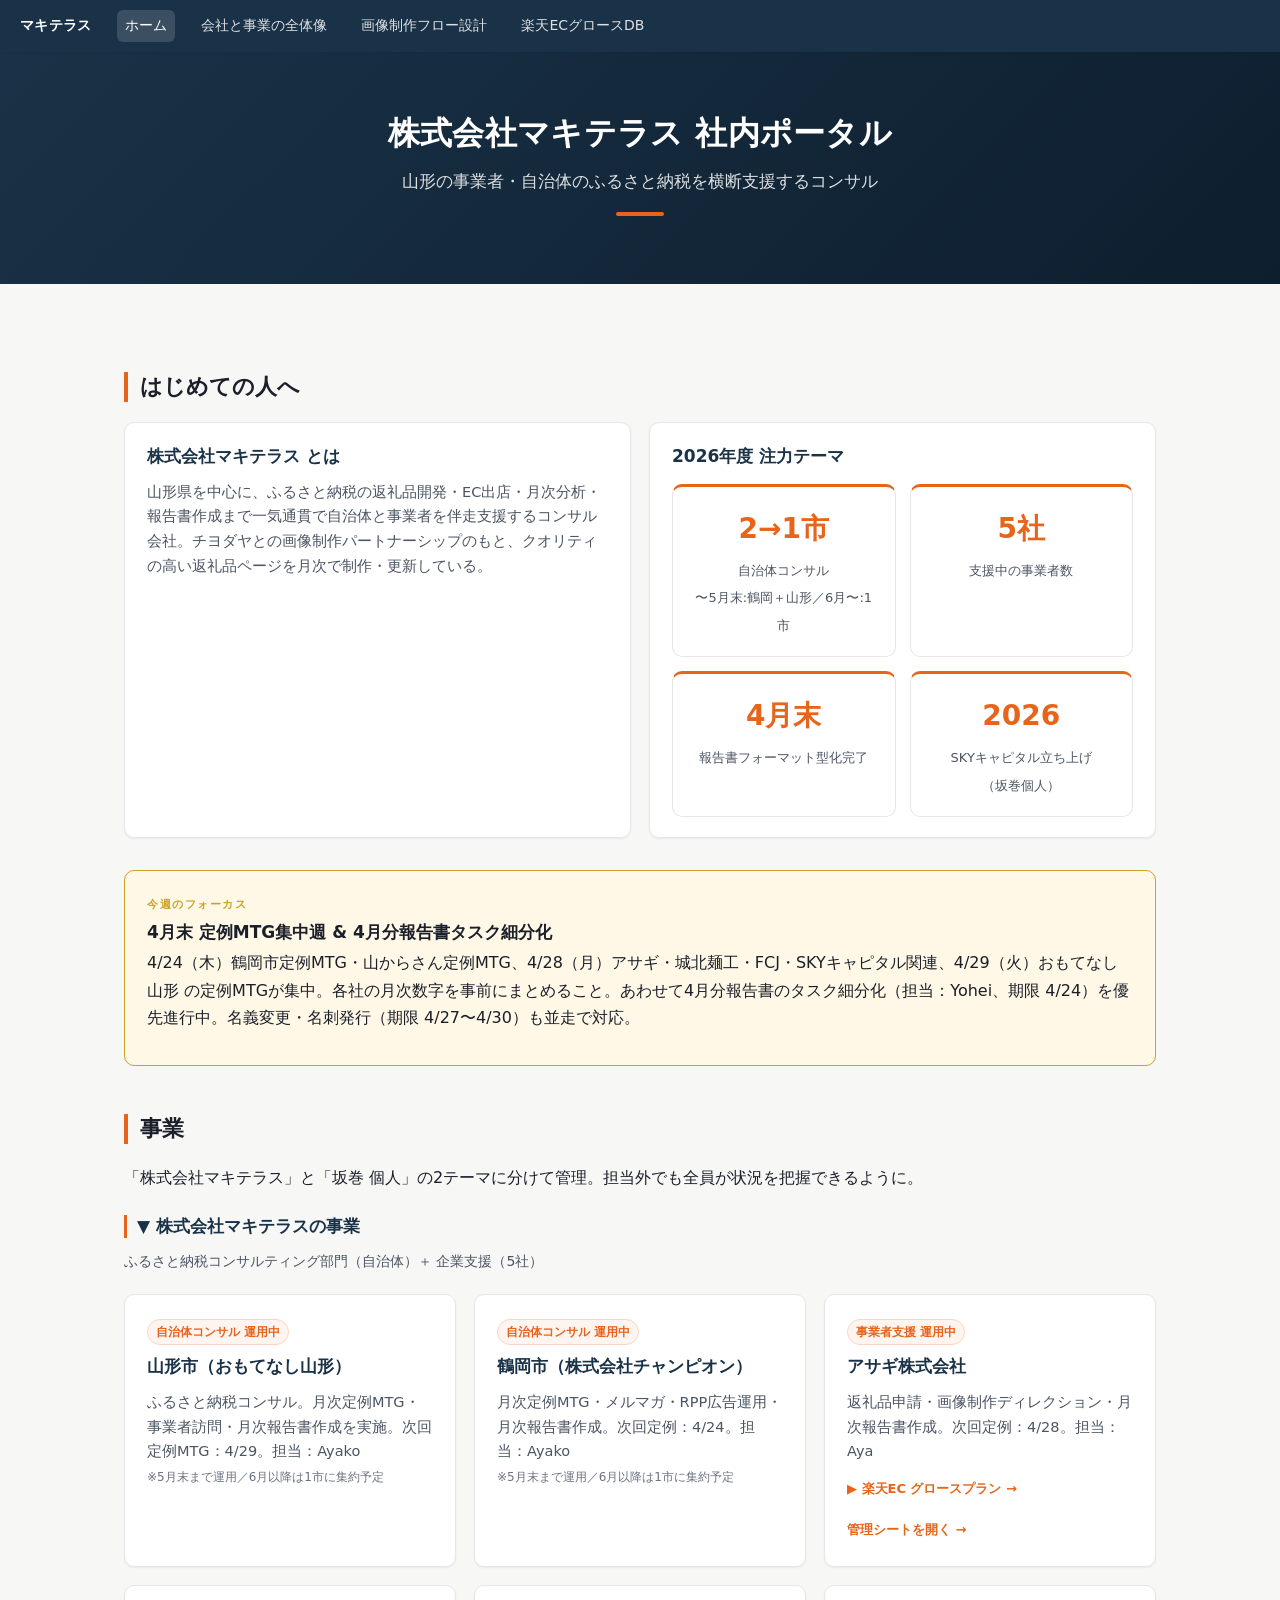
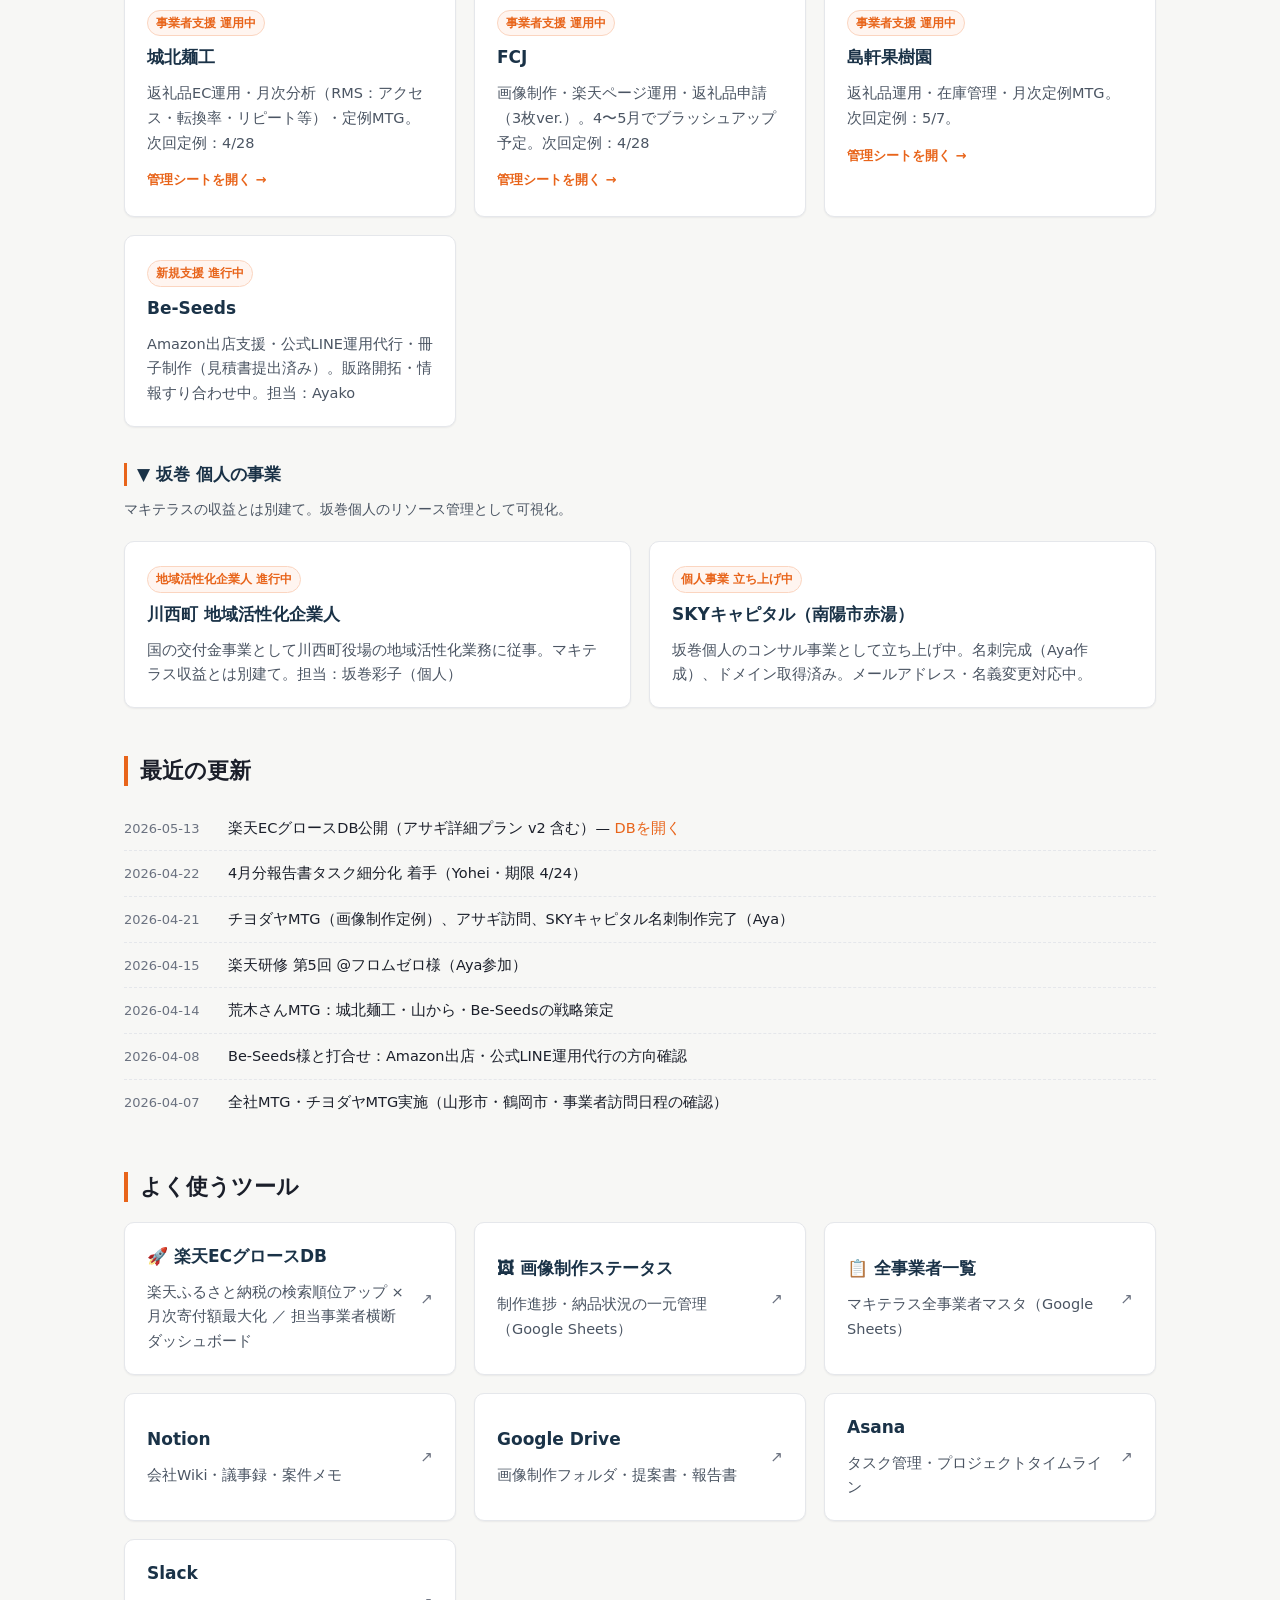
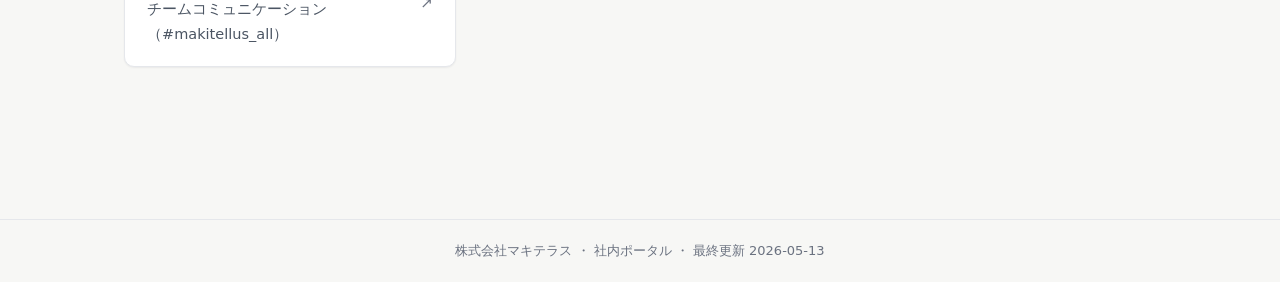
==== commit 44a5de82: "Add files via upload" ====
--- a/index.html
+++ b/index.html
@@ -9,99 +9,102 @@
 <body>
 
 <nav class="gnav">
-  <span class="gnav-brand">マキテラス</span>
-  <a href="index.html" class="active">ホーム</a>
-  <a href="overview.html">会社と事業の全体像</a>
-  <a href="image-workflow.html">画像制作フロー設計</a>
+<span class="gnav-brand">マキテラス</span>
+<a href="index.html" class="active">ホーム</a>
+<a href="overview.html">会社と事業の全体像</a>
+<a href="image-workflow.html">画像制作フロー設計</a>
+<a href="rakuten-ec-growth.html">楽天ECグロースDB</a>
 </nav>
 
 <section class="hero">
-  <h1>株式会社マキテラス 社内ポータル</h1>
-  <p class="tagline">山形の事業者・自治体のふるさと納税を横断支援するコンサル</p>
-  <div class="accent-bar"></div>
+<h1>株式会社マキテラス 社内ポータル</h1>
+<p class="tagline">山形の事業者・自治体のふるさと納税を横断支援するコンサル</p>
+<div class="accent-bar"></div>
 </section>
 
 <div class="container">
 
-  <!-- BEGIN:INTRO -->
-  <h2>はじめての人へ</h2>
-  <div class="card-grid">
-    <div class="card">
-      <h3>株式会社マキテラス とは</h3>
-      <p>山形県を中心に、ふるさと納税の返礼品開発・EC出店・月次分析・報告書作成まで一気通貫で自治体と事業者を伴走支援するコンサル会社。チヨダヤとの画像制作パートナーシップのもと、クオリティの高い返礼品ページを月次で制作・更新している。</p>
-    </div>
-    <div class="card">
-      <h3>2026年度 注力テーマ</h3>
-      <div class="goal-grid">
-        <div class="goal"><span class="goal-num">2→1市</span><span class="goal-label">自治体コンサル<br>〜5月末:鶴岡＋山形／6月〜:1市</span></div>
-        <div class="goal"><span class="goal-num">5社</span><span class="goal-label">支援中の事業者数</span></div>
-        <div class="goal"><span class="goal-num">4月末</span><span class="goal-label">報告書フォーマット型化完了</span></div>
-        <div class="goal"><span class="goal-num">2026</span><span class="goal-label">SKYキャピタル立ち上げ<br>（坂巻個人）</span></div>
-      </div>
-    </div>
-  </div>
-  <!-- END:INTRO -->
+<!-- BEGIN:INTRO -->
+<h2>はじめての人へ</h2>
+<div class="card-grid">
+<div class="card">
+<h3>株式会社マキテラス とは</h3>
+<p>山形県を中心に、ふるさと納税の返礼品開発・EC出店・月次分析・報告書作成まで一気通貫で自治体と事業者を伴走支援するコンサル会社。チヨダヤとの画像制作パートナーシップのもと、クオリティの高い返礼品ページを月次で制作・更新している。</p>
+</div>
+<div class="card">
+<h3>2026年度 注力テーマ</h3>
+<div class="goal-grid">
+<div class="goal"><span class="goal-num">2→1市</span><span class="goal-label">自治体コンサル<br>〜5月末:鶴岡＋山形／6月〜:1市</span></div>
+<div class="goal"><span class="goal-num">5社</span><span class="goal-label">支援中の事業者数</span></div>
+<div class="goal"><span class="goal-num">4月末</span><span class="goal-label">報告書フォーマット型化完了</span></div>
+<div class="goal"><span class="goal-num">2026</span><span class="goal-label">SKYキャピタル立ち上げ<br>（坂巻個人）</span></div>
+</div>
+</div>
+</div>
+<!-- END:INTRO -->
 
-  <!-- BEGIN:FOCUS -->
-  <div class="focus-strip">
-    <span class="focus-label">今週のフォーカス</span>
-    <h3>4月末 定例MTG集中週 &amp; 4月分報告書タスク細分化</h3>
-    <p>4/24（木）鶴岡市定例MTG・山からさん定例MTG、4/28（月）アサギ・城北麺工・FCJ・SKYキャピタル関連、4/29（火）おもてなし山形 の定例MTGが集中。各社の月次数字を事前にまとめること。あわせて4月分報告書のタスク細分化（担当：Yohei、期限 4/24）を優先進行中。名義変更・名刺発行（期限 4/27〜4/30）も並走で対応。</p>
-  </div>
-  <!-- END:FOCUS -->
+<!-- BEGIN:FOCUS -->
+<div class="focus-strip">
+<span class="focus-label">今週のフォーカス</span>
+<h3>4月末 定例MTG集中週 &amp; 4月分報告書タスク細分化</h3>
+<p>4/24（木）鶴岡市定例MTG・山からさん定例MTG、4/28（月）アサギ・城北麺工・FCJ・SKYキャピタル関連、4/29（火）おもてなし山形 の定例MTGが集中。各社の月次数字を事前にまとめること。あわせて4月分報告書のタスク細分化（担当：Yohei、期限 4/24）を優先進行中。名義変更・名刺発行（期限 4/27〜4/30）も並走で対応。</p>
+</div>
+<!-- END:FOCUS -->
 
-  <!-- BEGIN:PROJECTS -->
-  <h2>事業</h2>
-  <p>「株式会社マキテラス」と「坂巻 個人」の2テーマに分けて管理。担当外でも全員が状況を把握できるように。</p>
+<!-- BEGIN:PROJECTS -->
+<h2>事業</h2>
+<p>「株式会社マキテラス」と「坂巻 個人」の2テーマに分けて管理。担当外でも全員が状況を把握できるように。</p>
 
-  <h3 style="margin-top:24px; color:var(--primary); border-left:3px solid var(--accent); padding-left:10px;">▼ 株式会社マキテラスの事業</h3>
-  <p style="font-size:14px; color:var(--ink-soft); margin:0 0 8px;">ふるさと納税コンサルティング部門（自治体）＋ 企業支援（5社）</p>
-  <div class="card-grid">
-    <div class="card"><span class="card-meta">自治体コンサル 運用中</span><h3>山形市（おもてなし山形）</h3><p>ふるさと納税コンサル。月次定例MTG・事業者訪問・月次報告書作成を実施。次回定例MTG：4/29。担当：Ayako<br><span style="color:var(--muted); font-size:12px;">※5月末まで運用／6月以降は1市に集約予定</span></p></div>
-    <div class="card"><span class="card-meta">自治体コンサル 運用中</span><h3>鶴岡市（株式会社チャンピオン）</h3><p>月次定例MTG・メルマガ・RPP広告運用・月次報告書作成。次回定例：4/24。担当：Ayako<br><span style="color:var(--muted); font-size:12px;">※5月末まで運用／6月以降は1市に集約予定</span></p></div>
-    <div class="card"><span class="card-meta">事業者支援 運用中</span><h3>アサギ株式会社</h3><p>返礼品申請・画像制作ディレクション・月次報告書作成。次回定例：4/28。担当：Aya</p><a class="card-link-btn" href="https://docs.google.com/spreadsheets/d/10mavx3DaUcD02cHEOcBzxAcxLZyQA0ww7IRca5oj1Y4/edit?gid=2000998387#gid=2000998387" target="_blank" rel="noopener">管理シートを開く →</a></div>
-    <div class="card"><span class="card-meta">事業者支援 運用中</span><h3>城北麺工</h3><p>返礼品EC運用・月次分析（RMS：アクセス・転換率・リピート等）・定例MTG。次回定例：4/28</p><a class="card-link-btn" href="https://docs.google.com/spreadsheets/d/1KD85eYEodvb6jphw0RZm_fnXybLCjGmL1l8JjNrgwAU/edit?gid=1558102651#gid=1558102651" target="_blank" rel="noopener">管理シートを開く →</a></div>
-    <div class="card"><span class="card-meta">事業者支援 運用中</span><h3>FCJ</h3><p>画像制作・楽天ページ運用・返礼品申請（3枚ver.）。4〜5月でブラッシュアップ予定。次回定例：4/28</p><a class="card-link-btn" href="https://docs.google.com/spreadsheets/d/1vbBq8UPujm5OCYTwd8hGcjwb2gNF1BHaL2Tt4ySLYMg/edit?gid=1014566280#gid=1014566280" target="_blank" rel="noopener">管理シートを開く →</a></div>
-    <div class="card"><span class="card-meta">事業者支援 運用中</span><h3>島軒果樹園</h3><p>返礼品運用・在庫管理・月次定例MTG。次回定例：5/7。</p><a class="card-link-btn" href="https://docs.google.com/spreadsheets/d/10kplnwS9Bw6XZ7gKh0pmCUpH8hs2Pt1DbkbyCq7GUwY/edit?gid=642768205#gid=642768205" target="_blank" rel="noopener">管理シートを開く →</a></div>
-    <div class="card"><span class="card-meta">新規支援 進行中</span><h3>Be-Seeds</h3><p>Amazon出店支援・公式LINE運用代行・冊子制作（見積書提出済み）。販路開拓・情報すり合わせ中。担当：Ayako</p></div>
-  </div>
+<h3 style="margin-top:24px; color:var(--primary); border-left:3px solid var(--accent); padding-left:10px;">▼ 株式会社マキテラスの事業</h3>
+<p style="font-size:14px; color:var(--ink-soft); margin:0 0 8px;">ふるさと納税コンサルティング部門（自治体）＋ 企業支援（5社）</p>
+<div class="card-grid">
+<div class="card"><span class="card-meta">自治体コンサル 運用中</span><h3>山形市（おもてなし山形）</h3><p>ふるさと納税コンサル。月次定例MTG・事業者訪問・月次報告書作成を実施。次回定例MTG：4/29。担当：Ayako<br><span style="color:var(--muted); font-size:12px;">※5月末まで運用／6月以降は1市に集約予定</span></p></div>
+<div class="card"><span class="card-meta">自治体コンサル 運用中</span><h3>鶴岡市（株式会社チャンピオン）</h3><p>月次定例MTG・メルマガ・RPP広告運用・月次報告書作成。次回定例：4/24。担当：Ayako<br><span style="color:var(--muted); font-size:12px;">※5月末まで運用／6月以降は1市に集約予定</span></p></div>
+<div class="card"><span class="card-meta">事業者支援 運用中</span><h3>アサギ株式会社</h3><p>返礼品申請・画像制作ディレクション・月次報告書作成。次回定例：4/28。担当：Aya</p><a class="card-link-btn" href="asagi.html">▶ 楽天EC グロースプラン →</a><br><a class="card-link-btn" href="https://docs.google.com/spreadsheets/d/10mavx3DaUcD02cHEOcBzxAcxLZyQA0ww7IRca5oj1Y4/edit?gid=2000998387#gid=2000998387" target="_blank" rel="noopener">管理シートを開く →</a></div>
+<div class="card"><span class="card-meta">事業者支援 運用中</span><h3>城北麺工</h3><p>返礼品EC運用・月次分析（RMS：アクセス・転換率・リピート等）・定例MTG。次回定例：4/28</p><a class="card-link-btn" href="https://docs.google.com/spreadsheets/d/1KD85eYEodvb6jphw0RZm_fnXybLCjGmL1l8JjNrgwAU/edit?gid=1558102651#gid=1558102651" target="_blank" rel="noopener">管理シートを開く →</a></div>
+<div class="card"><span class="card-meta">事業者支援 運用中</span><h3>FCJ</h3><p>画像制作・楽天ページ運用・返礼品申請（3枚ver.）。4〜5月でブラッシュアップ予定。次回定例：4/28</p><a class="card-link-btn" href="https://docs.google.com/spreadsheets/d/1vbBq8UPujm5OCYTwd8hGcjwb2gNF1BHaL2Tt4ySLYMg/edit?gid=1014566280#gid=1014566280" target="_blank" rel="noopener">管理シートを開く →</a></div>
+<div class="card"><span class="card-meta">事業者支援 運用中</span><h3>島軒果樹園</h3><p>返礼品運用・在庫管理・月次定例MTG。次回定例：5/7。</p><a class="card-link-btn" href="https://docs.google.com/spreadsheets/d/10kplnwS9Bw6XZ7gKh0pmCUpH8hs2Pt1DbkbyCq7GUwY/edit?gid=642768205#gid=642768205" target="_blank" rel="noopener">管理シートを開く →</a></div>
+<div class="card"><span class="card-meta">新規支援 進行中</span><h3>Be-Seeds</h3><p>Amazon出店支援・公式LINE運用代行・冊子制作（見積書提出済み）。販路開拓・情報すり合わせ中。担当：Ayako</p></div>
+</div>
 
-  <h3 style="margin-top:36px; color:var(--primary); border-left:3px solid var(--accent); padding-left:10px;">▼ 坂巻 個人の事業</h3>
-  <p style="font-size:14px; color:var(--ink-soft); margin:0 0 8px;">マキテラスの収益とは別建て。坂巻個人のリソース管理として可視化。</p>
-  <div class="card-grid">
-    <div class="card"><span class="card-meta">地域活性化企業人 進行中</span><h3>川西町 地域活性化企業人</h3><p>国の交付金事業として川西町役場の地域活性化業務に従事。マキテラス収益とは別建て。担当：坂巻彩子（個人）</p></div>
-    <div class="card"><span class="card-meta">個人事業 立ち上げ中</span><h3>SKYキャピタル（南陽市赤湯）</h3><p>坂巻個人のコンサル事業として立ち上げ中。名刺完成（Aya作成）、ドメイン取得済み。メールアドレス・名義変更対応中。</p></div>
-  </div>
-  <!-- END:PROJECTS -->
+<h3 style="margin-top:36px; color:var(--primary); border-left:3px solid var(--accent); padding-left:10px;">▼ 坂巻 個人の事業</h3>
+<p style="font-size:14px; color:var(--ink-soft); margin:0 0 8px;">マキテラスの収益とは別建て。坂巻個人のリソース管理として可視化。</p>
+<div class="card-grid">
+<div class="card"><span class="card-meta">地域活性化企業人 進行中</span><h3>川西町 地域活性化企業人</h3><p>国の交付金事業として川西町役場の地域活性化業務に従事。マキテラス収益とは別建て。担当：坂巻彩子（個人）</p></div>
+<div class="card"><span class="card-meta">個人事業 立ち上げ中</span><h3>SKYキャピタル（南陽市赤湯）</h3><p>坂巻個人のコンサル事業として立ち上げ中。名刺完成（Aya作成）、ドメイン取得済み。メールアドレス・名義変更対応中。</p></div>
+</div>
+<!-- END:PROJECTS -->
 
-  <!-- BEGIN:UPDATES -->
-  <h2>最近の更新</h2>
-  <ul class="updates">
-    <li><span class="date">2026-04-22</span><span class="body">4月分報告書タスク細分化 着手（Yohei・期限 4/24）</span></li>
-    <li><span class="date">2026-04-21</span><span class="body">チヨダヤMTG（画像制作定例）、アサギ訪問、SKYキャピタル名刺制作完了（Aya）</span></li>
-    <li><span class="date">2026-04-15</span><span class="body">楽天研修 第5回 @フロムゼロ様（Aya参加）</span></li>
-    <li><span class="date">2026-04-14</span><span class="body">荒木さんMTG：城北麺工・山から・Be-Seedsの戦略策定</span></li>
-    <li><span class="date">2026-04-08</span><span class="body">Be-Seeds様と打合せ：Amazon出店・公式LINE運用代行の方向確認</span></li>
-    <li><span class="date">2026-04-07</span><span class="body">全社MTG・チヨダヤMTG実施（山形市・鶴岡市・事業者訪問日程の確認）</span></li>
-  </ul>
-  <!-- END:UPDATES -->
+<!-- BEGIN:UPDATES -->
+<h2>最近の更新</h2>
+<ul class="updates">
+<li><span class="date">2026-05-13</span><span class="body">楽天ECグロースDB公開（アサギ詳細プラン v2 含む）— <a href="rakuten-ec-growth.html">DBを開く</a></span></li>
+<li><span class="date">2026-04-22</span><span class="body">4月分報告書タスク細分化 着手（Yohei・期限 4/24）</span></li>
+<li><span class="date">2026-04-21</span><span class="body">チヨダヤMTG（画像制作定例）、アサギ訪問、SKYキャピタル名刺制作完了（Aya）</span></li>
+<li><span class="date">2026-04-15</span><span class="body">楽天研修 第5回 @フロムゼロ様（Aya参加）</span></li>
+<li><span class="date">2026-04-14</span><span class="body">荒木さんMTG：城北麺工・山から・Be-Seedsの戦略策定</span></li>
+<li><span class="date">2026-04-08</span><span class="body">Be-Seeds様と打合せ：Amazon出店・公式LINE運用代行の方向確認</span></li>
+<li><span class="date">2026-04-07</span><span class="body">全社MTG・チヨダヤMTG実施（山形市・鶴岡市・事業者訪問日程の確認）</span></li>
+</ul>
+<!-- END:UPDATES -->
 
-  <!-- BEGIN:LINKS -->
-  <h2>よく使うツール</h2>
-  <div class="card-grid">
-    <a class="card link-card" href="https://docs.google.com/spreadsheets/d/1DBxsaYyejmJk2zFh6ksX2I6Gp9BxXzbgNgvJpo_lVgA/edit?gid=1484421104#gid=1484421104" target="_blank" rel="noopener"><div><h3>🖼 画像制作ステータス</h3><p>制作進捗・納品状況の一元管理（Google Sheets）</p></div></a>
-    <a class="card link-card" href="https://docs.google.com/spreadsheets/d/1jehpi_uwHHkMLg6TM4g3e2CfseARkUtzowwWFKgsYDQ/edit?pli=1&gid=1348246619#gid=1348246619" target="_blank" rel="noopener"><div><h3>📋 全事業者一覧</h3><p>マキテラス全事業者マスタ（Google Sheets）</p></div></a>
-    <a class="card link-card" href="https://www.notion.so/21effd10b5168062a484dcf6375f03c7" target="_blank" rel="noopener"><div><h3>Notion</h3><p>会社Wiki・議事録・案件メモ</p></div></a>
-    <a class="card link-card" href="https://drive.google.com/drive/folders/1qUYy63izclnR0duvxQ46uBBg5cOI-EH-" target="_blank" rel="noopener"><div><h3>Google Drive</h3><p>画像制作フォルダ・提案書・報告書</p></div></a>
-    <a class="card link-card" href="https://app.asana.com/1/1213451592237064/project/1213478069900396/timeline/1213478075128218" target="_blank" rel="noopener"><div><h3>Asana</h3><p>タスク管理・プロジェクトタイムライン</p></div></a>
-    <a class="card link-card" href="https://makitellus.slack.com/archives/C0AQJ3BCGSV" target="_blank" rel="noopener"><div><h3>Slack</h3><p>チームコミュニケーション（#makitellus_all）</p></div></a>
-  </div>
-  <!-- END:LINKS -->
+<!-- BEGIN:LINKS -->
+<h2>よく使うツール</h2>
+<div class="card-grid">
+<a class="card link-card" href="rakuten-ec-growth.html"><div><h3>🚀 楽天ECグロースDB</h3><p>楽天ふるさと納税の検索順位アップ × 月次寄付額最大化 ／ 担当事業者横断ダッシュボード</p></div></a>
+<a class="card link-card" href="https://docs.google.com/spreadsheets/d/1DBxsaYyejmJk2zFh6ksX2I6Gp9BxXzbgNgvJpo_lVgA/edit?gid=1484421104#gid=1484421104" target="_blank" rel="noopener"><div><h3>🖼 画像制作ステータス</h3><p>制作進捗・納品状況の一元管理（Google Sheets）</p></div></a>
+<a class="card link-card" href="https://docs.google.com/spreadsheets/d/1jehpi_uwHHkMLg6TM4g3e2CfseARkUtzowwWFKgsYDQ/edit?pli=1&gid=1348246619#gid=1348246619" target="_blank" rel="noopener"><div><h3>📋 全事業者一覧</h3><p>マキテラス全事業者マスタ（Google Sheets）</p></div></a>
+<a class="card link-card" href="https://www.notion.so/21effd10b5168062a484dcf6375f03c7" target="_blank" rel="noopener"><div><h3>Notion</h3><p>会社Wiki・議事録・案件メモ</p></div></a>
+<a class="card link-card" href="https://drive.google.com/drive/folders/1qUYy63izclnR0duvxQ46uBBg5cOI-EH-" target="_blank" rel="noopener"><div><h3>Google Drive</h3><p>画像制作フォルダ・提案書・報告書</p></div></a>
+<a class="card link-card" href="https://app.asana.com/1/1213451592237064/project/1213478069900396/timeline/1213478075128218" target="_blank" rel="noopener"><div><h3>Asana</h3><p>タスク管理・プロジェクトタイムライン</p></div></a>
+<a class="card link-card" href="https://makitellus.slack.com/archives/C0AQJ3BCGSV" target="_blank" rel="noopener"><div><h3>Slack</h3><p>チームコミュニケーション（#makitellus_all）</p></div></a>
+</div>
+<!-- END:LINKS -->
 
 </div>
 
 <footer class="site-footer">
-  株式会社マキテラス ・ 社内ポータル ・ 最終更新 2026-04-25
+株式会社マキテラス ・ 社内ポータル ・ 最終更新 2026-05-13
 </footer>
 
 </body>
